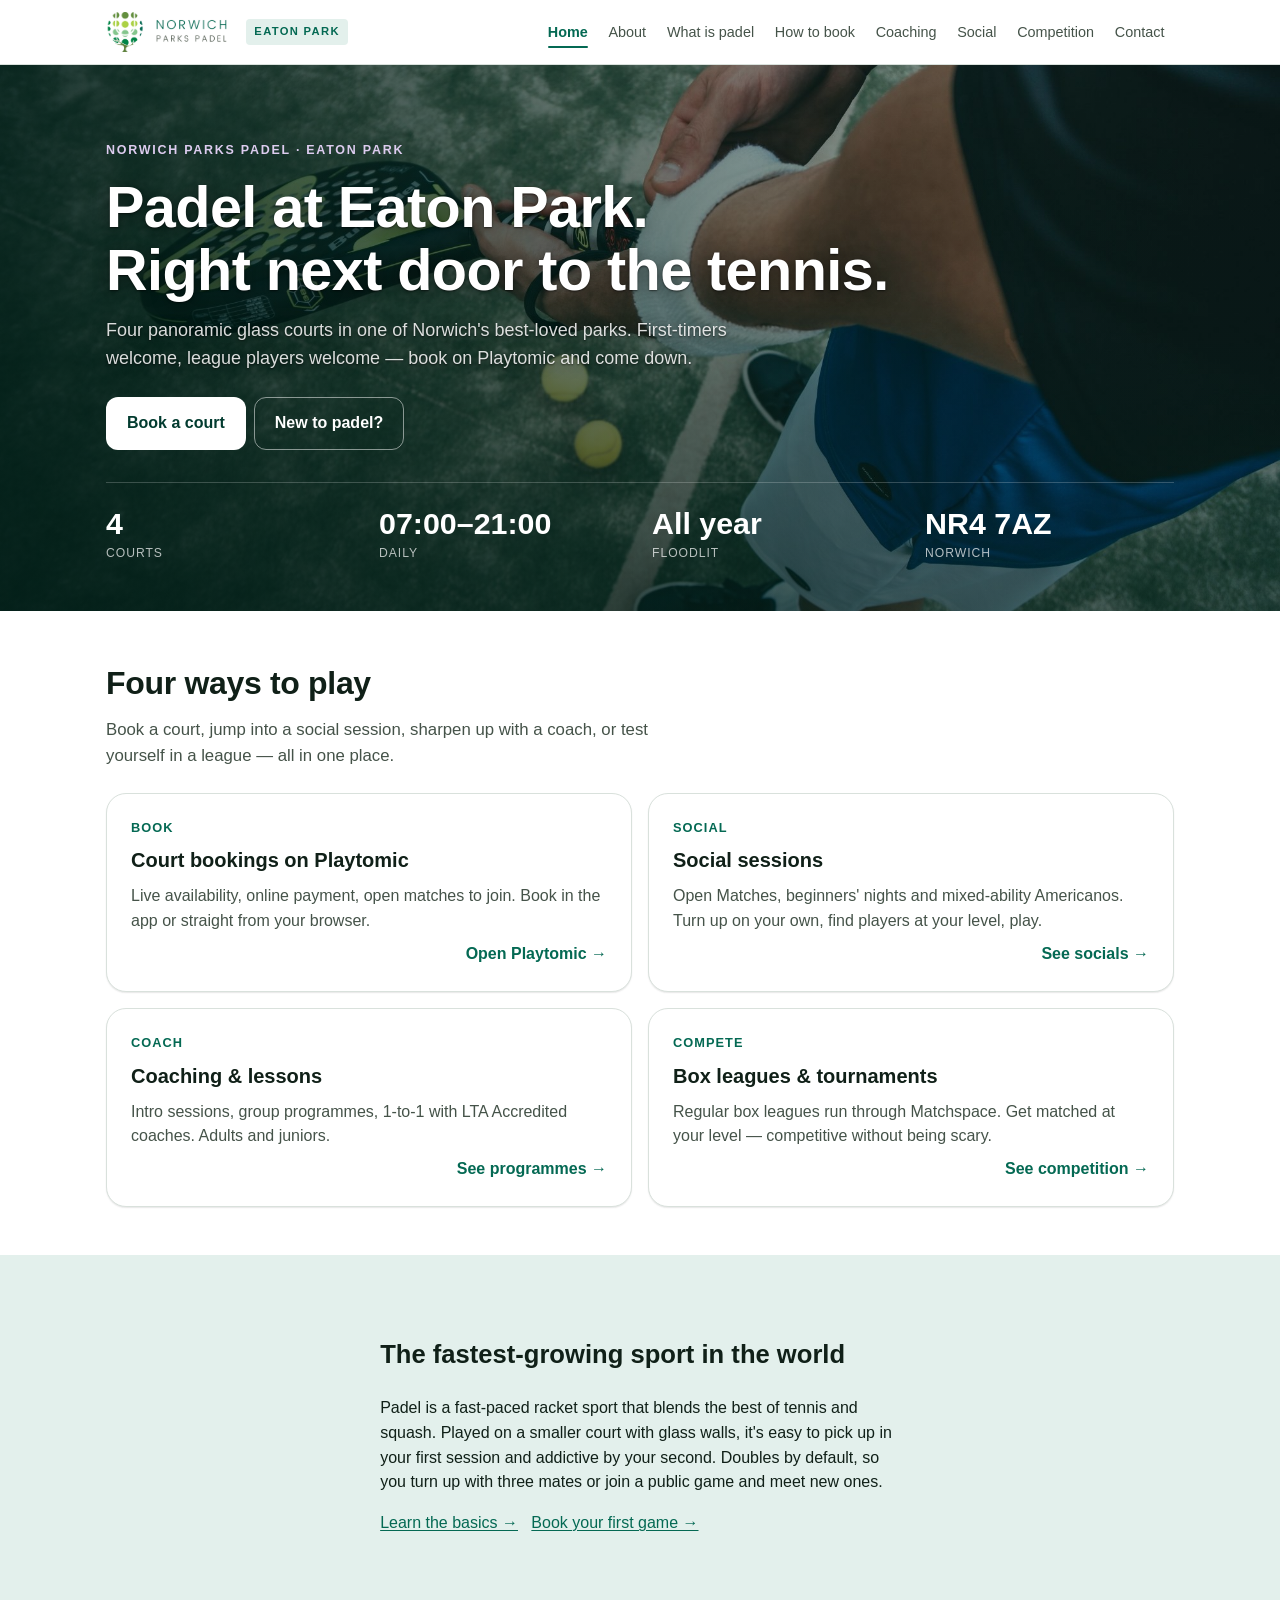
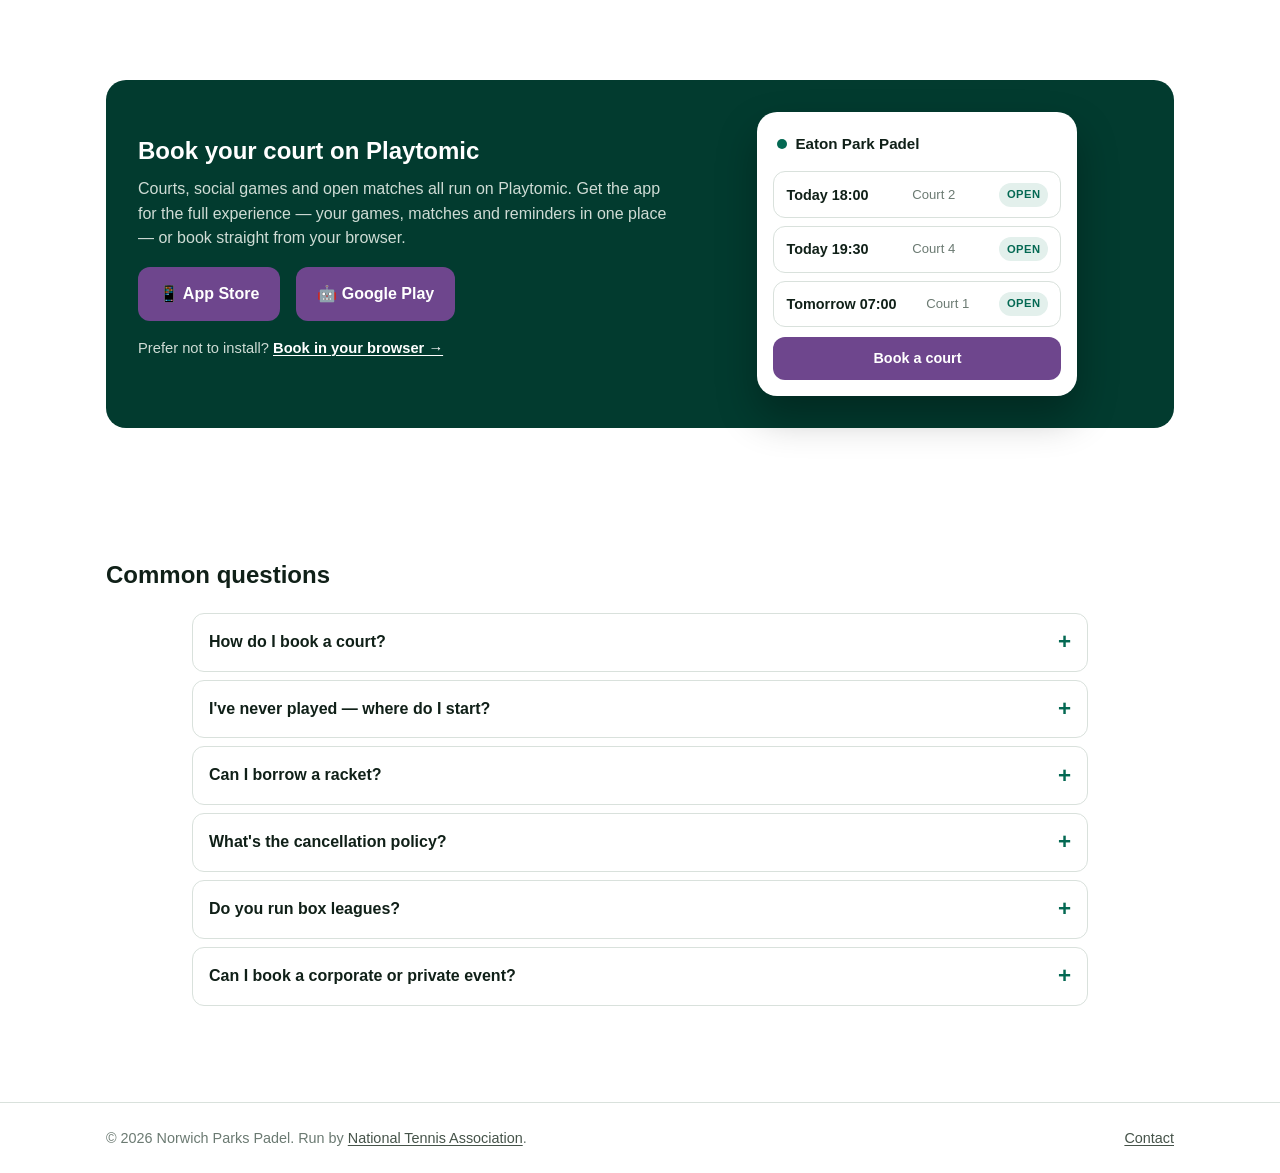
==== index.html @ febd452f "Replace social walk-on tile with Open Matches Walk-on / public sessions isn't a real offering. Repla" ====
<!doctype html>
<html lang="en-GB">
<head>
  <meta charset="utf-8" />
  <meta name="viewport" content="width=device-width, initial-scale=1" />
  <title>Eaton Park Padel — Norwich</title>
  <meta name="description" content="Padel at Eaton Park, Norwich. Book a court on Playtomic, take coaching, join socials, enter box leagues." />
  <link rel="canonical" href="https://eatonparkpadel.org.uk/" />
  <meta property="og:type" content="website" />
  <meta property="og:site_name" content="Norwich Parks Padel — Eaton Park" />
  <meta property="og:title" content="Eaton Park Padel — Norwich" />
  <meta property="og:description" content="Padel at Eaton Park, Norwich. Book a court on Playtomic, take coaching, join socials, enter box leagues." />
  <meta property="og:url" content="https://eatonparkpadel.org.uk/" />
  <meta property="og:image" content="https://eatonparkpadel.org.uk/images/og-image.jpg" />
  <meta property="og:image:width" content="1200" />
  <meta property="og:image:height" content="630" />
  <meta property="og:image:alt" content="Norwich Parks Padel at Eaton Park" />
  <meta name="twitter:card" content="summary_large_image" />
  <meta name="twitter:title" content="Eaton Park Padel — Norwich" />
  <meta name="twitter:description" content="Padel at Eaton Park, Norwich. Book a court on Playtomic, take coaching, join socials, enter box leagues." />
  <meta name="twitter:image" content="https://eatonparkpadel.org.uk/images/og-image.jpg" />
  <link rel="icon" href="/favicon-2.ico" />
  <link rel="stylesheet" href="/css/styles.css" />
</head>
<body>
  <a href="#main" class="sr-only">Skip to content</a>

  <header class="site-header">
    <div class="container site-header__inner">
      <a class="brand" href="/" aria-label="Norwich Parks Padel — Eaton Park">
        <img class="brand__logo" src="/images/logo/norwich-parks-padel-horizontal.png" srcset="/images/logo/norwich-parks-padel-horizontal.png 1x, /images/logo/norwich-parks-padel-horizontal@2x.png 2x" alt="Norwich Parks Padel" width="200" height="62" />
        <span class="brand__venue">Eaton Park</span>
      </a>
      <button class="nav-toggle" aria-controls="primary-nav" aria-expanded="false" aria-label="Open menu">
        <svg viewBox="0 0 24 24" aria-hidden="true" focusable="false"><path fill="currentColor" d="M3 6h18v2H3zM3 11h18v2H3zM3 16h18v2H3z"/></svg>
      </button>
      <nav id="primary-nav" class="nav" data-open="false" aria-label="Primary">
        <ul>
          <li><a href="/" aria-current="page">Home</a></li>
          <li><a href="/about.html">About</a></li>
          <li><a href="/what-is-padel.html">What is padel</a></li>
          <li><a href="/how-to-book.html">How to book</a></li>
          <li><a href="/coaching.html">Coaching</a></li>
          <li><a href="/social.html">Social</a></li>
          <li><a href="/competition.html">Competition</a></li>
          <li><a href="/contact.html">Contact</a></li>
        </ul>
      </nav>
    </div>
  </header>

  <main id="main">
    <section class="hero hero--home">
      <img class="hero__photo" src="/images/hero/home.jpg" alt="" onerror="this.remove()" />
      <div class="container hero__inner">
        <p class="hero__eyebrow">Norwich Parks Padel · Eaton Park</p>
        <h1>Padel at Eaton Park.<br />Right next door to the tennis.</h1>
        <p class="lede">Four panoramic glass courts in one of Norwich's best-loved parks. First-timers welcome, league players welcome — book on Playtomic and come down.</p>
        <div class="hero__cta">
          <a class="btn btn--primary" href="https://playtomic.com/clubs/eaton-park-padel" target="_blank" rel="noopener">Book a court</a>
          <a class="btn btn--ghost" href="/what-is-padel.html">New to padel?</a>
        </div>
        <ul class="hero__stats" aria-label="At a glance">
          <li><span class="hero__stat-num">4</span><span class="hero__stat-label">Courts</span></li>
          <li><span class="hero__stat-num">07:00–21:00</span><span class="hero__stat-label">Daily</span></li>
          <li><span class="hero__stat-num">All year</span><span class="hero__stat-label">Floodlit</span></li>
          <li><span class="hero__stat-num">NR4 7AZ</span><span class="hero__stat-label">Norwich</span></li>
        </ul>
      </div>
    </section>

    <section class="section">
      <div class="container">
        <div class="section__head">
          <h2 class="section__title">Four ways to play</h2>
          <p class="section__sub">Book a court, jump into a social session, sharpen up with a coach, or test yourself in a league — all in one place.</p>
        </div>
        <div class="cards">

          <a class="card" href="https://playtomic.com/clubs/eaton-park-padel" target="_blank" rel="noopener">
            <span class="card__eyebrow">Book</span>
            <h3>Court bookings on Playtomic</h3>
            <p>Live availability, online payment, open matches to join. Book in the app or straight from your browser.</p>
            <span class="card__arrow" aria-hidden="true">Open Playtomic →</span>
          </a>

          <a class="card" href="/social.html">
            <span class="card__eyebrow">Social</span>
            <h3>Social sessions</h3>
            <p>Open Matches, beginners' nights and mixed-ability Americanos. Turn up on your own, find players at your level, play.</p>
            <span class="card__arrow" aria-hidden="true">See socials →</span>
          </a>

          <a class="card" href="/coaching.html">
            <span class="card__eyebrow">Coach</span>
            <h3>Coaching &amp; lessons</h3>
            <p>Intro sessions, group programmes, 1-to-1 with LTA Accredited coaches. Adults and juniors.</p>
            <span class="card__arrow" aria-hidden="true">See programmes →</span>
          </a>

          <a class="card" href="/competition.html">
            <span class="card__eyebrow">Compete</span>
            <h3>Box leagues &amp; tournaments</h3>
            <p>Regular box leagues run through Matchspace. Get matched at your level — competitive without being scary.</p>
            <span class="card__arrow" aria-hidden="true">See competition →</span>
          </a>

        </div>
      </div>
    </section>

    <section class="section section--soft">
      <div class="container prose">
        <h2>The fastest-growing sport in the world</h2>
        <p>Padel is a fast-paced racket sport that blends the best of tennis and squash. Played on a smaller court with glass walls, it's easy to pick up in your first session and addictive by your second. Doubles by default, so you turn up with three mates or join a public game and meet new ones.</p>
        <p><a href="/what-is-padel.html">Learn the basics →</a> &nbsp; <a href="/how-to-book.html">Book your first game →</a></p>
      </div>
    </section>

    <section class="section">
      <div class="container">
        <div class="cta-banner">
          <div>
            <h2>Book your court on Playtomic</h2>
            <p>Courts, social games and open matches all run on Playtomic. Get the app for the full experience — your games, matches and reminders in one place — or book straight from your browser.</p>
            <div class="booking">
              <div class="app-links">
                <a class="btn btn--primary" href="https://apps.apple.com/gb/app/playtomic-play-padel/id1242321076" target="_blank" rel="noopener">📱 App Store</a>
                <a class="btn btn--primary" href="https://play.google.com/store/apps/details?id=com.playtomic" target="_blank" rel="noopener">🤖 Google Play</a>
              </div>
              <p class="booking__alt">Prefer not to install? <a href="https://playtomic.com/clubs/eaton-park-padel" target="_blank" rel="noopener">Book in your browser →</a></p>
            </div>
          </div>
          <div class="cta-banner__visual" aria-hidden="true">
            <div class="app-mock">
              <div class="app-mock__head">Eaton Park Padel</div>
              <div class="app-mock__slot"><span class="app-mock__time">Today 18:00</span><span class="app-mock__court">Court 2</span><span class="app-mock__tag">Open</span></div>
              <div class="app-mock__slot"><span class="app-mock__time">Today 19:30</span><span class="app-mock__court">Court 4</span><span class="app-mock__tag">Open</span></div>
              <div class="app-mock__slot"><span class="app-mock__time">Tomorrow 07:00</span><span class="app-mock__court">Court 1</span><span class="app-mock__tag">Open</span></div>
              <div class="app-mock__book">Book a court</div>
            </div>
          </div>
        </div>
      </div>
    </section>

    <section class="section">
      <div class="container">
        <h2 style="margin-top:0;">Common questions</h2>
        <div class="faqs">
          <details>
            <summary>How do I book a court?</summary>
            <div><p>Court bookings go through Playtomic — in the app or straight from your browser. Search for Eaton Park Padel and pick a slot. Full walk-through on the <a href="/how-to-book.html">How to book</a> page.</p></div>
          </details>
          <details>
            <summary>I've never played — where do I start?</summary>
            <div><p>Book onto an Intro to Padel session — they run weekly and are designed for absolute beginners. See <a href="/coaching.html">Coaching</a> for upcoming dates.</p></div>
          </details>
          <details>
            <summary>Can I borrow a racket?</summary>
            <div><p>Yes — to get you started, request a free racket and balls on our <a href="https://forms.cloud.microsoft/e/B7mN08yMYt" target="_blank" rel="noopener">racket request form</a> at least 24 hours before you play. A self-service hire locker is coming to the courts this summer.</p></div>
          </details>
          <details>
            <summary>What's the cancellation policy?</summary>
            <div><p>Cancel through Playtomic more than 24 hours before your game for a full refund.</p></div>
          </details>
          <details>
            <summary>Do you run box leagues?</summary>
            <div><p>Yes — monthly box leagues run through Matchspace. See the <a href="/competition.html">Competition</a> page.</p></div>
          </details>
          <details>
            <summary>Can I book a corporate or private event?</summary>
            <div><p>Yes — drop us a line via the <a href="/contact.html">Contact</a> page and we'll set it up.</p></div>
          </details>
        </div>
      </div>
    </section>
  </main>

  <footer class="site-footer">
    <div class="container site-footer__inner">
      <span>&copy; <span data-year>2026</span> Norwich Parks Padel. Run by <a href="https://nationaltennis.org.uk" rel="noopener">National Tennis Association</a>.</span>
      <span><a href="/contact.html">Contact</a></span>
    </div>
  </footer>

  <script src="/js/main.js" defer></script>
</body>
</html>
---- css/styles.css ----
/* Eaton Park Padel — base stylesheet
   Mobile-first. Single sheet. Placeholder palette pending brand notes. */

/* ---------- Tokens (brand confirmed 04/06/2026) ---------- */
:root {
  /* Brand */
  --c-accent: #046953;          /* primary green */
  --c-accent-dark: #023b2f;     /* deepened for hover / dark sections */
  --c-accent-soft: #e3f0ec;     /* very light tint for backgrounds */
  --c-accent-ink: #ffffff;
  --c-highlight: #6e468d;       /* sub colour purple — accents, CTAs */
  --c-highlight-dark: #4d3063;
  --c-highlight-soft: #efe8f5;

  /* Neutrals */
  --c-bg: #ffffff;
  --c-ink: #102018;
  --c-ink-soft: #455349;
  --c-border: #d9e1dc;
  --c-muted: #6b7a72;
  --c-ink-bg: #023b2f;          /* dark section background — deep brand green */

  --f-sans: -apple-system, BlinkMacSystemFont, "Segoe UI", Roboto, Helvetica, Arial, sans-serif;
  --f-display: var(--f-sans);

  --r-sm: 6px;
  --r-md: 12px;
  --r-lg: 20px;

  --sp-1: 0.5rem;
  --sp-2: 1rem;
  --sp-3: 1.5rem;
  --sp-4: 2rem;
  --sp-5: 3rem;
  --sp-6: 4.5rem;

  --w-readable: 62ch;
  --w-page: 1100px;

  --shadow-sm: 0 1px 2px rgba(0,0,0,0.06), 0 1px 1px rgba(0,0,0,0.04);
  --shadow-md: 0 6px 18px rgba(0,0,0,0.08);

  --t-fast: 120ms ease;
}

/* ---------- Reset-ish ---------- */
*, *::before, *::after { box-sizing: border-box; }
html { -webkit-text-size-adjust: 100%; }
body {
  margin: 0;
  font-family: var(--f-sans);
  font-size: 1rem;
  line-height: 1.55;
  color: var(--c-ink);
  background: var(--c-bg);
  -webkit-font-smoothing: antialiased;
}
img, svg { display: block; max-width: 100%; height: auto; }
a { color: var(--c-accent); text-decoration-thickness: 1px; text-underline-offset: 2px; }
a:hover { text-decoration: none; }
button { font: inherit; cursor: pointer; }
:focus-visible { outline: 3px solid var(--c-accent); outline-offset: 2px; }

/* ---------- Layout ---------- */
.container {
  width: 100%;
  max-width: var(--w-page);
  margin: 0 auto;
  padding-inline: var(--sp-2);
}
.section { padding-block: var(--sp-5); }
.section--tight { padding-block: var(--sp-4); }

/* ---------- Header / Nav ---------- */
.site-header {
  position: sticky;
  top: 0;
  z-index: 10;
  background: #fff;
  border-bottom: 1px solid var(--c-border);
}
.site-header__inner {
  display: flex;
  align-items: center;
  justify-content: space-between;
  gap: var(--sp-2);
  padding-block: var(--sp-1);
}
.brand {
  display: inline-flex;
  align-items: center;
  gap: 0.65rem;
  color: var(--c-ink);
  text-decoration: none;
  padding: 0.25rem 0;
}
.brand__logo {
  display: block;
  height: 40px;
  width: auto;
}
.brand__venue {
  font-size: 0.7rem;
  font-weight: 700;
  letter-spacing: 0.12em;
  text-transform: uppercase;
  color: var(--c-accent);
  background: var(--c-accent-soft);
  padding: 0.25rem 0.5rem;
  border-radius: 4px;
  white-space: nowrap;
}
@media (max-width: 480px) {
  .brand__logo { height: 32px; }
  .brand__venue { display: none; }
}

.nav-toggle {
  display: inline-flex;
  align-items: center;
  justify-content: center;
  width: 44px;
  height: 44px;
  border: 1px solid var(--c-border);
  background: #fff;
  border-radius: var(--r-sm);
  color: var(--c-ink);
}
.nav-toggle svg { width: 22px; height: 22px; }

.nav {
  display: none;
  position: absolute;
  inset: 100% 0 auto 0;
  background: #fff;
  border-bottom: 1px solid var(--c-border);
  box-shadow: var(--shadow-md);
}
.nav[data-open="true"] { display: block; }
.nav ul {
  list-style: none;
  margin: 0;
  padding: var(--sp-2);
  display: grid;
  gap: 2px;
}
.nav a {
  display: block;
  padding: 0.75rem var(--sp-2);
  border-radius: var(--r-sm);
  text-decoration: none;
  color: var(--c-ink);
  font-weight: 500;
  white-space: nowrap;
}
.nav a:hover, .nav a[aria-current="page"] {
  background: var(--c-accent-soft);
  color: var(--c-ink);
}

/* ---------- Hero ---------- */
.hero {
  padding-block: var(--sp-5) var(--sp-4);
  background:
    radial-gradient(1200px 400px at 30% -10%, var(--c-accent-soft), transparent 60%),
    var(--c-bg);
}
.hero h1 {
  font-family: var(--f-display);
  font-size: clamp(2rem, 6vw, 3.25rem);
  line-height: 1.08;
  margin: 0 0 var(--sp-2);
  letter-spacing: -0.01em;
  overflow-wrap: break-word;
}
.hero p.lede {
  font-size: 1.125rem;
  color: var(--c-ink-soft);
  max-width: var(--w-readable);
  margin: 0 0 var(--sp-3);
}
.hero__cta {
  display: flex;
  flex-wrap: wrap;
  gap: var(--sp-1);
}

/* ---------- Hero: home (graphic / brand-led) ---------- */
.hero--home {
  position: relative;
  isolation: isolate;
  overflow: hidden;
  padding-block: var(--sp-6) var(--sp-5);
  color: #fff;
  background:
    radial-gradient(900px 520px at 88% -25%, rgba(110,70,141,0.55), transparent 60%),
    linear-gradient(135deg, var(--c-accent-dark) 0%, #045a47 48%, var(--c-highlight-dark) 135%);
}
.hero--home .hero__inner { position: relative; z-index: 1; }
.hero--home h1 {
  color: #fff;
  font-size: clamp(1.9rem, 5.6vw, 3.6rem);
}
.hero--home p.lede { color: rgba(255,255,255,0.85); }
.hero__eyebrow {
  display: inline-block;
  margin: 0 0 var(--sp-2);
  font-size: 0.78rem;
  font-weight: 700;
  letter-spacing: 0.14em;
  text-transform: uppercase;
  color: #ddccef;
}
.hero--home .btn--primary { background: #fff; color: var(--c-accent-dark); }
.hero--home .btn--primary:hover { background: #eef2f0; }
.hero--home .btn--ghost { color: #fff; border-color: rgba(255,255,255,0.5); }
.hero--home .btn--ghost:hover { background: rgba(255,255,255,0.12); }

/* Stats woven into the hero */
.hero__stats {
  list-style: none;
  margin: var(--sp-4) 0 0;
  padding: var(--sp-3) 0 0;
  display: grid;
  grid-template-columns: repeat(2, 1fr);
  gap: var(--sp-2);
  border-top: 1px solid rgba(255,255,255,0.2);
}
.hero__stats li { text-align: left; }
.hero__stat-num {
  display: block;
  font-size: clamp(1.4rem, 4vw, 1.9rem);
  font-weight: 700;
  line-height: 1.1;
  color: #fff;
}
.hero__stat-label {
  display: block;
  margin-top: 0.2rem;
  font-size: 0.76rem;
  letter-spacing: 0.08em;
  text-transform: uppercase;
  color: rgba(255,255,255,0.7);
}
@media (min-width: 640px) {
  .hero__stats { grid-template-columns: repeat(4, 1fr); gap: var(--sp-3); }
}

/* ---------- Hero photos (home + inner) ---------- */
/* A photo dropped into /images/hero/<page>.jpg sits behind a brand-colour
   wash so the white hero text stays legible. If the file is missing the
   <img> removes itself (onerror) and the gradient/dark fallback shows. */
.hero__photo {
  position: absolute;
  inset: 0;
  z-index: 0;
  width: 100%;
  height: 100%;
  object-fit: cover;
}

/* Home: directional scrim — dark where the text sits (bottom-left),
   letting the photo show through the rest. */
.hero--home::after {
  content: "";
  position: absolute;
  inset: 0;
  z-index: 0;
  background:
    linear-gradient(90deg, rgba(1,28,22,0.82) 0%, rgba(1,28,22,0.52) 46%, rgba(1,28,22,0.28) 78%, rgba(1,28,22,0.18) 100%),
    linear-gradient(0deg, rgba(1,28,22,0.48) 0%, rgba(1,28,22,0.10) 52%, transparent 100%);
}

/* Inner heroes: a proper photo band. Scrim only on the left, behind
   the heading, so the photo reads on the right. */
.hero--inner {
  position: relative;
  isolation: isolate;
  overflow: hidden;
  color: #fff;
  background: var(--c-accent-dark);
  min-height: 220px;
  display: flex;
  align-items: center;
}
.hero--inner > .container { position: relative; z-index: 1; }
.hero--inner::after {
  content: "";
  position: absolute;
  inset: 0;
  z-index: 0;
  background:
    linear-gradient(90deg, rgba(1,28,22,0.90) 0%, rgba(1,28,22,0.70) 40%, rgba(1,28,22,0.40) 72%, rgba(1,28,22,0.20) 100%),
    linear-gradient(0deg, rgba(1,28,22,0.42) 0%, rgba(1,28,22,0.08) 55%, transparent 100%);
}
@media (min-width: 720px) {
  .hero--inner { min-height: 300px; }
}
.hero--inner h1 { color: #fff; }
.hero--inner p.lede { color: #fff; max-width: 36ch; }
.hero--inner .eyebrow { color: #ddccef; }

/* Legibility insurance for hero text over bright patches of photo */
.hero--home h1, .hero--home p.lede,
.hero--inner h1, .hero--inner p.lede {
  text-shadow: 0 1px 2px rgba(0,0,0,0.55), 0 2px 16px rgba(0,0,0,0.40);
}

/* On narrow screens text spans the full width, so the left-anchored
   scrim isn't enough — use a more even veil for legibility. */
@media (max-width: 640px) {
  .hero--inner p.lede { max-width: none; }
  .hero--home::after,
  .hero--inner::after {
    background:
      linear-gradient(180deg, rgba(1,28,22,0.50) 0%, rgba(1,28,22,0.58) 55%, rgba(1,28,22,0.68) 100%);
  }
}
.hero--inner .btn--ghost { color: #fff; border-color: rgba(255,255,255,0.5); }
.hero--inner .btn--ghost:hover { background: rgba(255,255,255,0.12); }

/* ---------- CTA banner photo ---------- */
.cta-banner__img {
  position: relative;
  aspect-ratio: 4 / 3;
  border-radius: var(--r-md);
  overflow: hidden;
  background: rgba(255,255,255,0.06);
  display: flex;
  align-items: center;
  justify-content: center;
  text-align: center;
  color: rgba(255,255,255,0.45);
  font-size: 0.85rem;
}
.cta-banner__img img {
  position: absolute;
  inset: 0;
  width: 100%;
  height: 100%;
  object-fit: cover;
  display: block;
}

/* ---------- Section heads & rhythm ---------- */
.section--soft { background: var(--c-accent-soft); }
.section__head { max-width: var(--w-readable); margin-bottom: var(--sp-3); }
.section__title { margin: 0; font-size: clamp(1.5rem, 3.2vw, 2rem); letter-spacing: -0.01em; }
.section__sub { margin: var(--sp-1) 0 0; color: var(--c-ink-soft); font-size: 1.05rem; }

/* ---------- Buttons ---------- */
.btn {
  display: inline-flex;
  align-items: center;
  gap: 0.5rem;
  padding: 0.85rem 1.25rem;
  border-radius: var(--r-md);
  font-weight: 600;
  text-decoration: none;
  border: 1px solid transparent;
  transition: transform var(--t-fast), background var(--t-fast);
}
.btn--primary { background: var(--c-accent); color: var(--c-accent-ink); }
.btn--primary:hover { transform: translateY(-1px); }
.btn--ghost { background: transparent; color: var(--c-ink); border-color: var(--c-border); }
.btn--ghost:hover { background: var(--c-accent-soft); }

/* ---------- Outbound cards (the four destinations) ---------- */
.cards {
  display: grid;
  gap: var(--sp-2);
  grid-template-columns: 1fr;
}
.card {
  display: flex;
  flex-direction: column;
  gap: var(--sp-1);
  padding: var(--sp-3);
  background: #fff;
  border: 1px solid var(--c-border);
  border-radius: var(--r-lg);
  text-decoration: none;
  color: inherit;
  box-shadow: var(--shadow-sm);
  transition: transform var(--t-fast), box-shadow var(--t-fast), border-color var(--t-fast);
}
.card:hover {
  transform: translateY(-2px);
  box-shadow: var(--shadow-md);
  border-color: var(--c-accent);
}
.card__eyebrow {
  font-size: 0.8rem;
  font-weight: 600;
  letter-spacing: 0.08em;
  text-transform: uppercase;
  color: var(--c-accent);
}
.card h3 {
  margin: 0;
  font-size: 1.25rem;
}
.card p { margin: 0; color: var(--c-ink-soft); }
.card__arrow {
  margin-top: auto;
  align-self: flex-end;
  font-weight: 600;
  color: var(--c-accent);
}

/* ---------- Generic prose ---------- */
.prose { max-width: var(--w-readable); }
.prose h2 { margin-top: var(--sp-4); font-size: 1.6rem; }
.prose h3 { margin-top: var(--sp-3); font-size: 1.2rem; }
.prose ul { padding-left: 1.25rem; }
.prose ul li { margin-bottom: 0.35rem; }

/* ---------- Forms ---------- */
.form {
  display: grid;
  gap: var(--sp-2);
  max-width: 36rem;
}
.field { display: grid; gap: 0.35rem; }
.field label { font-weight: 600; font-size: 0.95rem; }
.field input,
.field textarea {
  font: inherit;
  padding: 0.7rem 0.85rem;
  border: 1px solid var(--c-border);
  border-radius: var(--r-sm);
  background: #fff;
}
.field input:focus,
.field textarea:focus {
  border-color: var(--c-accent);
  outline: 2px solid var(--c-accent-soft);
}
.field textarea { min-height: 8rem; resize: vertical; }

/* ---------- Info grid (find us) ---------- */
.info-grid {
  display: grid;
  gap: var(--sp-3);
  grid-template-columns: 1fr;
}
.info-grid h3 { margin: 0 0 var(--sp-1); font-size: 1.05rem; }
.info-grid p { margin: 0; color: var(--c-ink-soft); }

.map-frame {
  width: 100%;
  aspect-ratio: 16 / 10;
  border: 0;
  border-radius: var(--r-md);
  background: var(--c-accent-soft);
}

/* ---------- Placeholder banner ---------- */
.placeholder-note {
  font-size: 0.85rem;
  color: var(--c-muted);
  background: #fff8e1;
  border: 1px dashed #e6c34a;
  padding: 0.5rem 0.75rem;
  border-radius: var(--r-sm);
  margin-block: var(--sp-2);
}

/* ---------- Footer ---------- */
.site-footer {
  margin-top: var(--sp-5);
  padding-block: var(--sp-3);
  border-top: 1px solid var(--c-border);
  color: var(--c-muted);
  font-size: 0.9rem;
}
.site-footer__inner {
  display: flex;
  flex-wrap: wrap;
  gap: var(--sp-2);
  justify-content: space-between;
  align-items: center;
}
.site-footer a { color: var(--c-ink-soft); }

/* ---------- Responsive ---------- */
@media (min-width: 640px) {
  .cards { grid-template-columns: repeat(2, 1fr); }
  .info-grid { grid-template-columns: repeat(2, 1fr); }
}

@media (min-width: 900px) {
  .nav-toggle { display: none; }
  .nav {
    display: block;
    position: static;
    background: transparent;
    border: 0;
    box-shadow: none;
  }
  .nav ul {
    display: flex;
    align-items: center;
    gap: 0.1rem;
    padding: 0;
  }
  .nav a {
    padding: 0.5rem 0.6rem;
    font-size: 0.9rem;
    color: var(--c-ink-soft);
    position: relative;
  }
  .nav a:hover {
    background: transparent;
    color: var(--c-accent);
  }
  .nav a[aria-current="page"] {
    background: transparent;
    color: var(--c-accent);
    font-weight: 600;
  }
  .nav a[aria-current="page"]::after {
    content: "";
    position: absolute;
    left: 0.6rem;
    right: 0.6rem;
    bottom: 0.22rem;
    height: 2px;
    border-radius: 2px;
    background: var(--c-accent);
  }
  .cards { grid-template-columns: repeat(2, 1fr); }
  .info-grid { grid-template-columns: repeat(3, 1fr); }
}

@media (prefers-reduced-motion: reduce) {
  * { transition: none !important; }
}

/* ---------- Stats strip ---------- */
.stats {
  display: grid;
  gap: var(--sp-2);
  grid-template-columns: repeat(2, 1fr);
  padding-block: var(--sp-3);
  border-top: 1px solid var(--c-border);
  border-bottom: 1px solid var(--c-border);
}
.stats__item { text-align: center; }
.stats__num {
  display: block;
  font-size: clamp(1.8rem, 4vw, 2.4rem);
  font-weight: 700;
  color: var(--c-accent-dark);
  line-height: 1;
}
.stats__label {
  display: block;
  margin-top: 0.25rem;
  font-size: 0.85rem;
  letter-spacing: 0.08em;
  text-transform: uppercase;
  color: var(--c-muted);
}
@media (min-width: 640px) {
  .stats { grid-template-columns: repeat(4, 1fr); }
}

/* ---------- Tabs ---------- */
.tabs { margin-top: var(--sp-3); }
.tabs__list {
  display: flex;
  flex-wrap: wrap;
  gap: 0.25rem;
  list-style: none;
  margin: 0 0 var(--sp-3);
  padding: 0;
  border-bottom: 1px solid var(--c-border);
}
.tabs__list [role="tab"] {
  border: 0;
  background: transparent;
  padding: 0.7rem 1rem;
  font-weight: 600;
  color: var(--c-ink-soft);
  border-bottom: 3px solid transparent;
  margin-bottom: -1px;
  cursor: pointer;
}
.tabs__list [role="tab"][aria-selected="true"] {
  color: var(--c-accent-dark);
  border-bottom-color: var(--c-accent);
}
.tabs__list [role="tab"]:hover { color: var(--c-ink); }
[role="tabpanel"] { display: none; }
[role="tabpanel"].is-active { display: block; }

/* ---------- Steps (numbered guide) ---------- */
.steps {
  display: grid;
  gap: var(--sp-3);
  grid-template-columns: 1fr;
}
.step {
  display: flex;
  flex-direction: column;
  gap: var(--sp-2);
  padding: var(--sp-2);
  background: #fff;
  border: 1px solid var(--c-border);
  border-radius: var(--r-lg);
}
.step__num {
  display: inline-block;
  font-size: 0.75rem;
  font-weight: 700;
  letter-spacing: 0.1em;
  text-transform: uppercase;
  color: var(--c-accent);
}
.step h3 { margin: 0; font-size: 1.05rem; }
.step p { margin: 0; color: var(--c-ink-soft); }
.step__img {
  width: 100%;
  margin-top: auto;
  background: var(--c-accent-soft);
  border-radius: var(--r-md);
  display: flex;
  align-items: center;
  justify-content: center;
  padding: var(--sp-3);
  overflow: hidden;
}
.step__img img {
  width: auto;
  max-width: 100%;
  height: auto;
  max-height: 460px;
  display: block;
  filter: drop-shadow(0 8px 18px rgba(2, 59, 47, 0.28));
}
@media (min-width: 640px) {
  .steps { grid-template-columns: repeat(2, 1fr); }
}
@media (min-width: 900px) {
  .steps { grid-template-columns: repeat(3, 1fr); }
}

/* ---------- Join code + app links (box leagues) ---------- */
.section__sub + .steps,
.section__sub + .cards { margin-top: var(--sp-4); }
.steps + .prose { margin-top: var(--sp-4); }
.app-logo {
  display: block;
  width: 200px;
  max-width: 70%;
  height: auto;
}
.app-links {
  display: flex;
  flex-wrap: wrap;
  gap: var(--sp-2);
}
.booking { display: flex; flex-direction: column; gap: var(--sp-2); align-items: flex-start; }
.booking__alt { margin: 0; font-size: 0.92rem; color: var(--c-muted); }
.booking__alt a { color: var(--c-accent-dark); font-weight: 600; }
/* On the dark green CTA banner the store buttons stay white; lighten the web-fallback note */
.cta-banner .booking__alt { color: #cfdcd5; }
.cta-banner .booking__alt a { color: #fff; }
/* On dark hero photos */
.hero--inner .booking__alt { color: rgba(255,255,255,0.9); }
.hero--inner .booking__alt a { color: #fff; }
.joincode {
  display: flex;
  flex-wrap: wrap;
  align-items: center;
  gap: var(--sp-1) var(--sp-2);
  padding: var(--sp-2);
  background: var(--c-highlight-soft);
  border: 1px solid var(--c-highlight);
  border-radius: var(--r-md);
}
.joincode__label {
  font-size: 0.8rem;
  font-weight: 700;
  letter-spacing: 0.08em;
  text-transform: uppercase;
  color: var(--c-highlight-dark);
}
.joincode__value {
  font-family: ui-monospace, SFMono-Regular, Menlo, Consolas, monospace;
  font-size: 1.25rem;
  font-weight: 700;
  letter-spacing: 0.12em;
  color: var(--c-ink);
}
.keypoints {
  margin: 0;
  padding: 0;
  list-style: none;
  display: grid;
  gap: var(--sp-1);
}
.keypoints li { color: var(--c-ink-soft); }
.keypoints strong { color: var(--c-ink); font-weight: 700; }

/* ---------- Feature image block (gear / rules) ---------- */
.feature-grid {
  display: grid;
  gap: var(--sp-3);
  grid-template-columns: 1fr;
}
.feature {
  display: grid;
  gap: var(--sp-1);
}
.feature__img {
  position: relative;
  width: 100%;
  aspect-ratio: 4 / 3;
  background: var(--c-accent-soft);
  border-radius: var(--r-md);
  display: flex;
  align-items: center;
  justify-content: center;
  text-align: center;
  color: var(--c-muted);
  font-size: 0.85rem;
  overflow: hidden;
}
/* Image sits on top of the placeholder caption, covering it when present.
   If the file is missing the img hides (onerror) and the caption shows. */
.feature__img img { position: absolute; inset: 0; width: 100%; height: 100%; object-fit: cover; border-radius: var(--r-md); }
.feature h3 { margin: 0; font-size: 1.05rem; }
.feature p { margin: 0; color: var(--c-ink-soft); }
@media (min-width: 640px) {
  .feature-grid { grid-template-columns: repeat(3, 1fr); }
}

/* ---------- Playtomic CTA banner ---------- */
.cta-banner {
  display: grid;
  gap: var(--sp-2);
  grid-template-columns: 1fr;
  background: var(--c-ink-bg);
  color: #fff;
  padding: var(--sp-4);
  border-radius: var(--r-lg);
  margin-block: var(--sp-4);
  align-items: center;
}
.cta-banner h2 {
  margin: 0 0 var(--sp-1);
  color: #fff;
  font-size: 1.5rem;
}
.cta-banner p { margin: 0 0 var(--sp-2); color: #cfdcd5; }
.cta-banner .btn--primary {
  background: var(--c-highlight);
  color: #fff;
  font-weight: 700;
}
.cta-banner__visual { display: flex; justify-content: center; }
.app-mock {
  width: 100%;
  max-width: 320px;
  background: #fff;
  color: var(--c-ink);
  border-radius: var(--r-lg);
  padding: var(--sp-2);
  box-shadow: 0 20px 40px rgba(0,0,0,0.30);
}
.app-mock__head {
  display: flex;
  align-items: center;
  gap: 0.5rem;
  padding: 0.25rem 0.25rem var(--sp-1);
  font-weight: 700;
  font-size: 0.95rem;
}
.app-mock__head::before {
  content: "";
  width: 10px; height: 10px;
  border-radius: 50%;
  background: var(--c-accent);
}
.app-mock__slot {
  display: flex;
  align-items: center;
  justify-content: space-between;
  gap: 0.5rem;
  margin-top: 0.5rem;
  padding: 0.65rem 0.75rem;
  border: 1px solid var(--c-border);
  border-radius: var(--r-md);
  font-size: 0.9rem;
}
.app-mock__time { font-weight: 600; }
.app-mock__court { color: var(--c-muted); font-size: 0.82rem; }
.app-mock__tag {
  font-size: 0.7rem;
  font-weight: 700;
  letter-spacing: 0.04em;
  text-transform: uppercase;
  color: var(--c-accent);
  background: var(--c-accent-soft);
  padding: 0.2rem 0.5rem;
  border-radius: 999px;
}
.app-mock__book {
  margin-top: 0.6rem;
  text-align: center;
  background: var(--c-highlight);
  color: #fff;
  font-weight: 700;
  padding: 0.65rem;
  border-radius: var(--r-md);
  font-size: 0.9rem;
}
@media (min-width: 900px) {
  .cta-banner { grid-template-columns: 1.2fr 1fr; }
}

/* ---------- FAQ (details/summary) ---------- */
.faqs { display: grid; gap: 0.5rem; max-width: 56rem; margin-inline: auto; }
.faqs details {
  background: #fff;
  border: 1px solid var(--c-border);
  border-radius: var(--r-md);
  padding: 0;
  overflow: hidden;
}
.faqs summary {
  list-style: none;
  cursor: pointer;
  padding: var(--sp-2);
  font-weight: 600;
  display: flex;
  align-items: center;
  justify-content: space-between;
  gap: var(--sp-2);
}
.faqs summary::-webkit-details-marker { display: none; }
.faqs summary::after {
  content: "+";
  font-size: 1.4rem;
  color: var(--c-accent);
  line-height: 1;
}
.faqs details[open] summary::after { content: "−"; }
.faqs details > div {
  padding: 0 var(--sp-2) var(--sp-2);
  color: var(--c-ink-soft);
}

/* ---------- Testimonials ---------- */
.testimonials {
  display: grid;
  gap: var(--sp-2);
  grid-template-columns: 1fr;
}
.testimonial {
  padding: var(--sp-3);
  background: var(--c-accent-dark);
  color: #fff;
  border-radius: var(--r-lg);
}
.testimonial blockquote {
  margin: 0 0 var(--sp-2);
  font-size: 1.05rem;
  line-height: 1.5;
}
.testimonial cite { font-style: normal; font-weight: 600; color: var(--c-highlight); }
@media (min-width: 700px) {
  .testimonials { grid-template-columns: repeat(2, 1fr); }
}
@media (min-width: 1000px) {
  .testimonials { grid-template-columns: repeat(3, 1fr); }
}

/* ---------- Hero variants ---------- */
.hero--inner {
  padding-block: var(--sp-4) var(--sp-3);
  border-bottom: 1px solid var(--c-border);
}
.hero--inner h1 { font-size: clamp(1.75rem, 4.5vw, 2.5rem); }
.hero--inner .eyebrow {
  display: inline-block;
  font-size: 0.8rem;
  font-weight: 700;
  letter-spacing: 0.12em;
  text-transform: uppercase;
  color: #ddccef; /* light purple — mirrors the home hero eyebrow across all inner pages */
  margin-bottom: var(--sp-1);
}

/* ---------- Pill row (sub-nav within page) ---------- */
.pill-row {
  display: flex;
  flex-wrap: wrap;
  gap: 0.5rem;
  margin-block: var(--sp-2);
}
.pill {
  padding: 0.4rem 0.85rem;
  background: var(--c-accent-soft);
  color: var(--c-accent-dark);
  border-radius: 999px;
  font-size: 0.85rem;
  font-weight: 600;
  text-decoration: none;
}
.pill:hover { background: var(--c-accent); color: #fff; }

/* ---------- Visually hidden (a11y) ---------- */
.sr-only {
  position: absolute !important;
  width: 1px; height: 1px;
  padding: 0; margin: -1px;
  overflow: hidden; clip: rect(0,0,0,0);
  white-space: nowrap; border: 0;
}
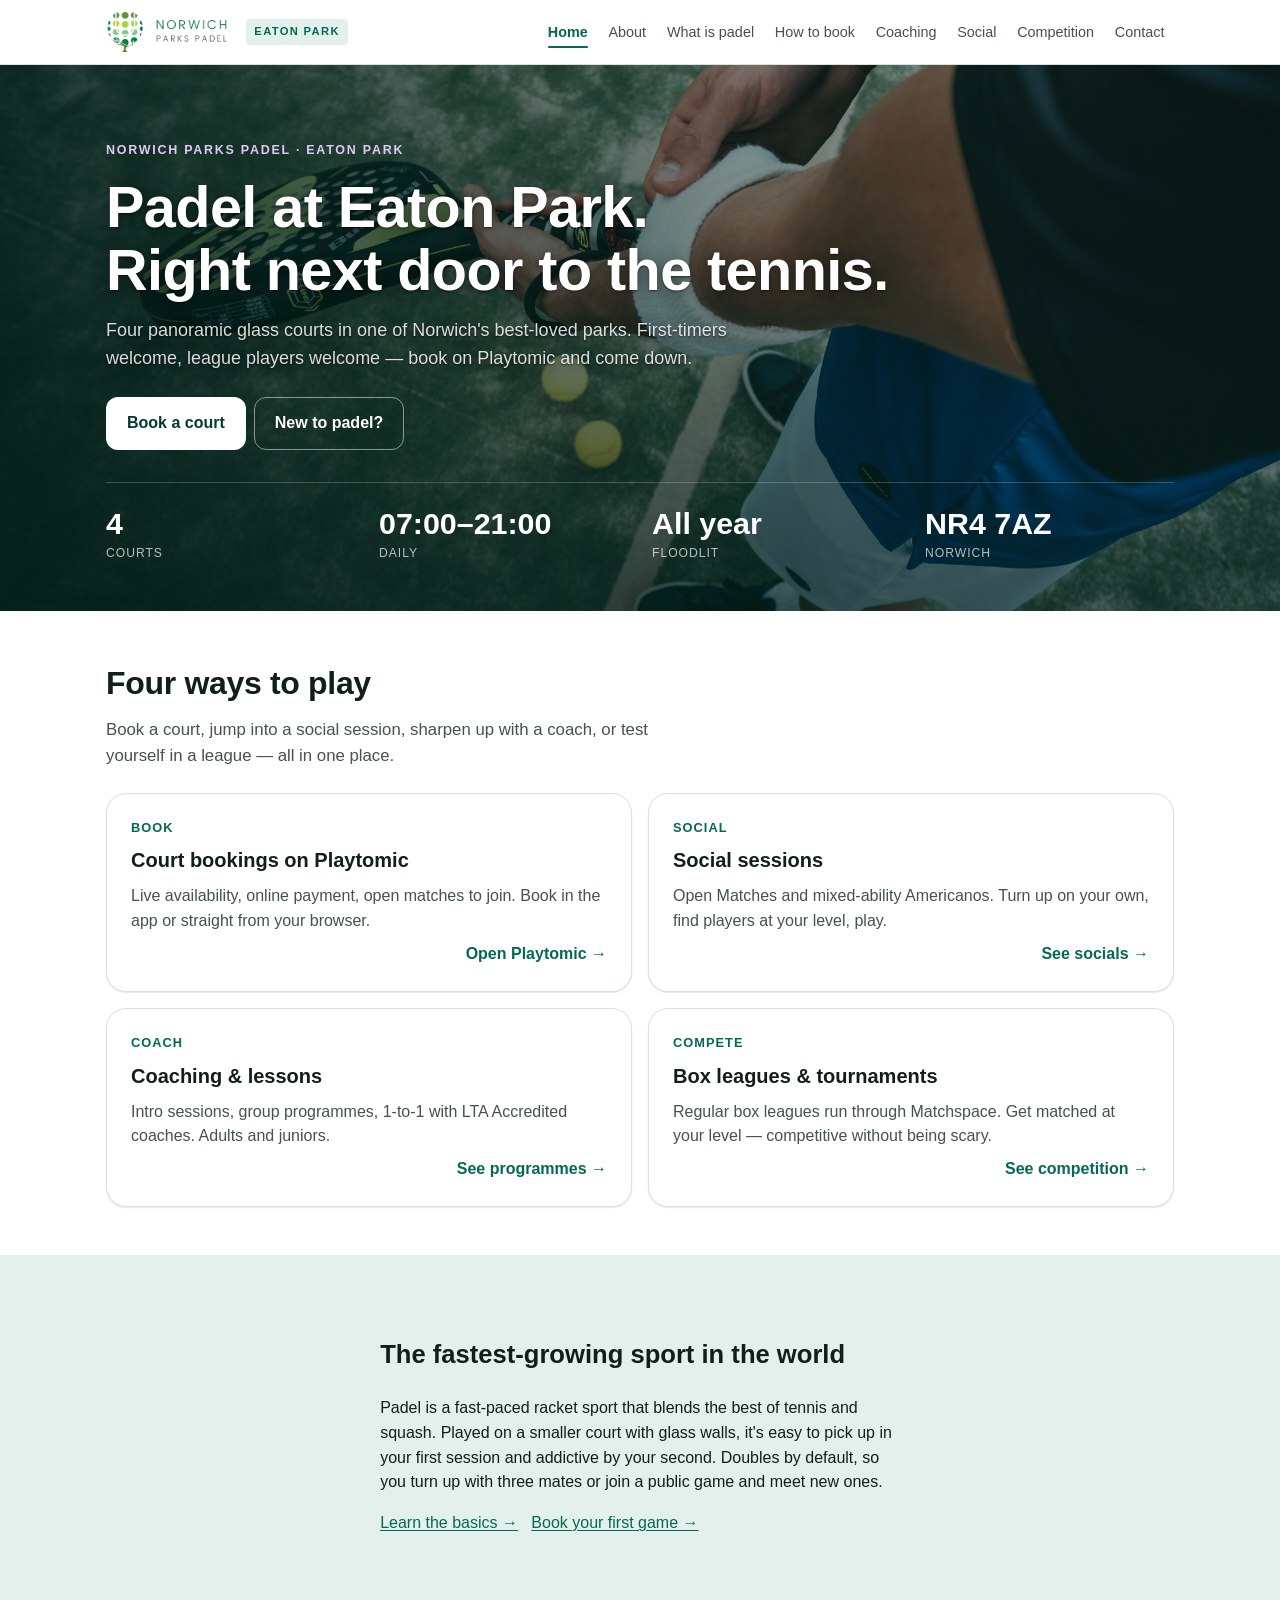
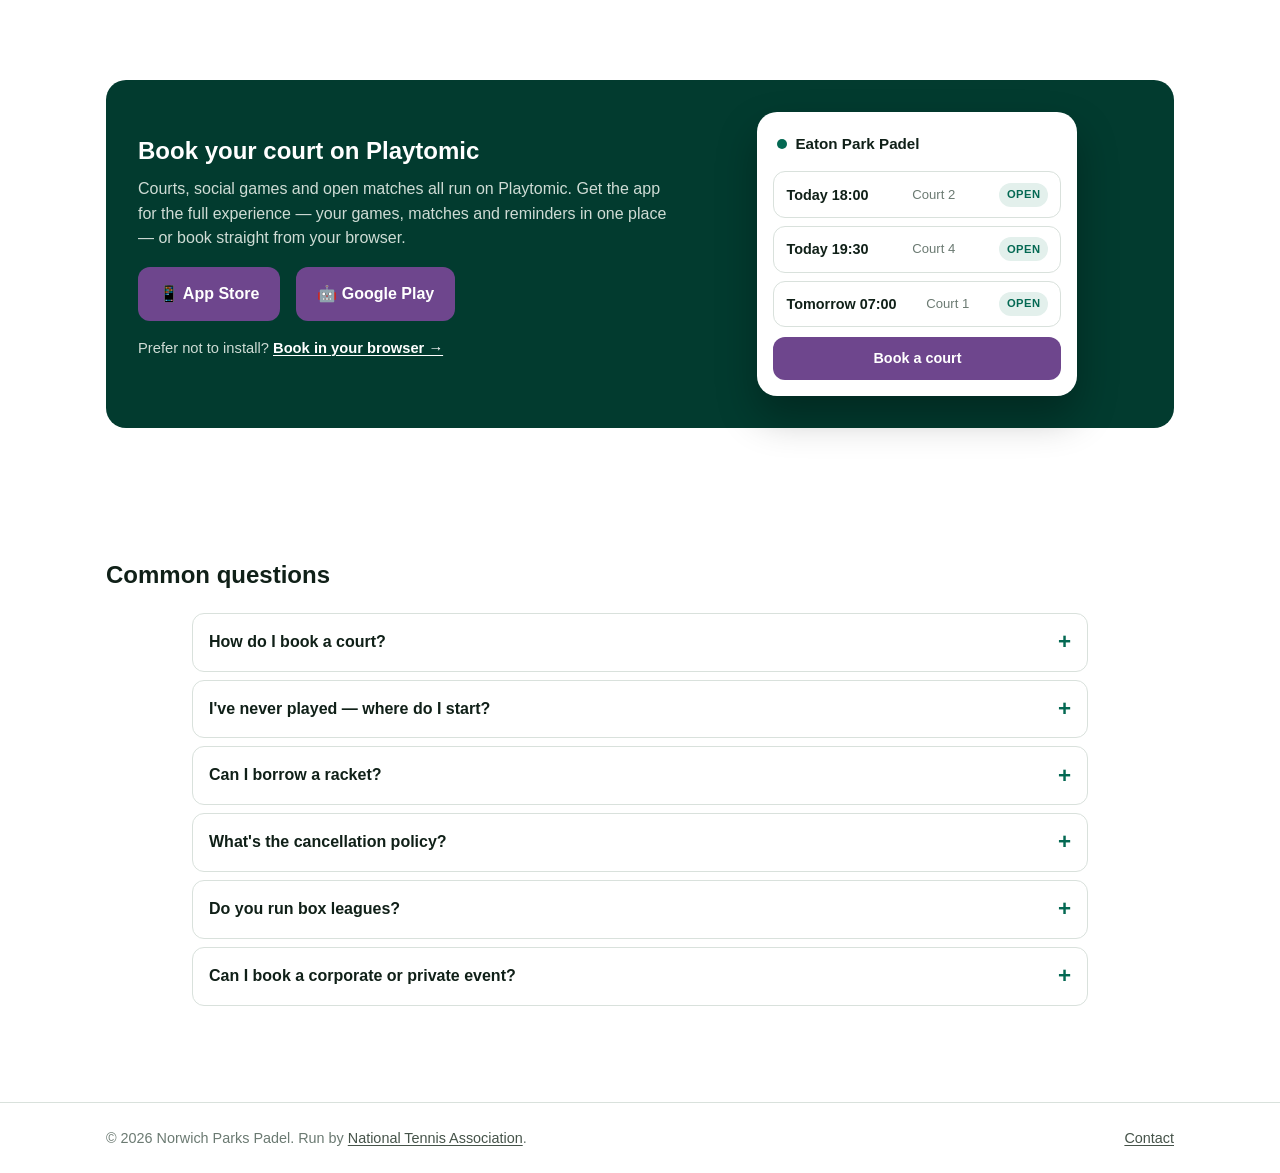
==== commit bf81b451: "Remove Beginners' night social card Not launching with a beginners' night, so remove the card entire" ====
--- a/index.html
+++ b/index.html
@@ -87,7 +87,7 @@
           <a class="card" href="/social.html">
             <span class="card__eyebrow">Social</span>
             <h3>Social sessions</h3>
-            <p>Open Matches, beginners' nights and mixed-ability Americanos. Turn up on your own, find players at your level, play.</p>
+            <p>Open Matches and mixed-ability Americanos. Turn up on your own, find players at your level, play.</p>
             <span class="card__arrow" aria-hidden="true">See socials →</span>
           </a>
 
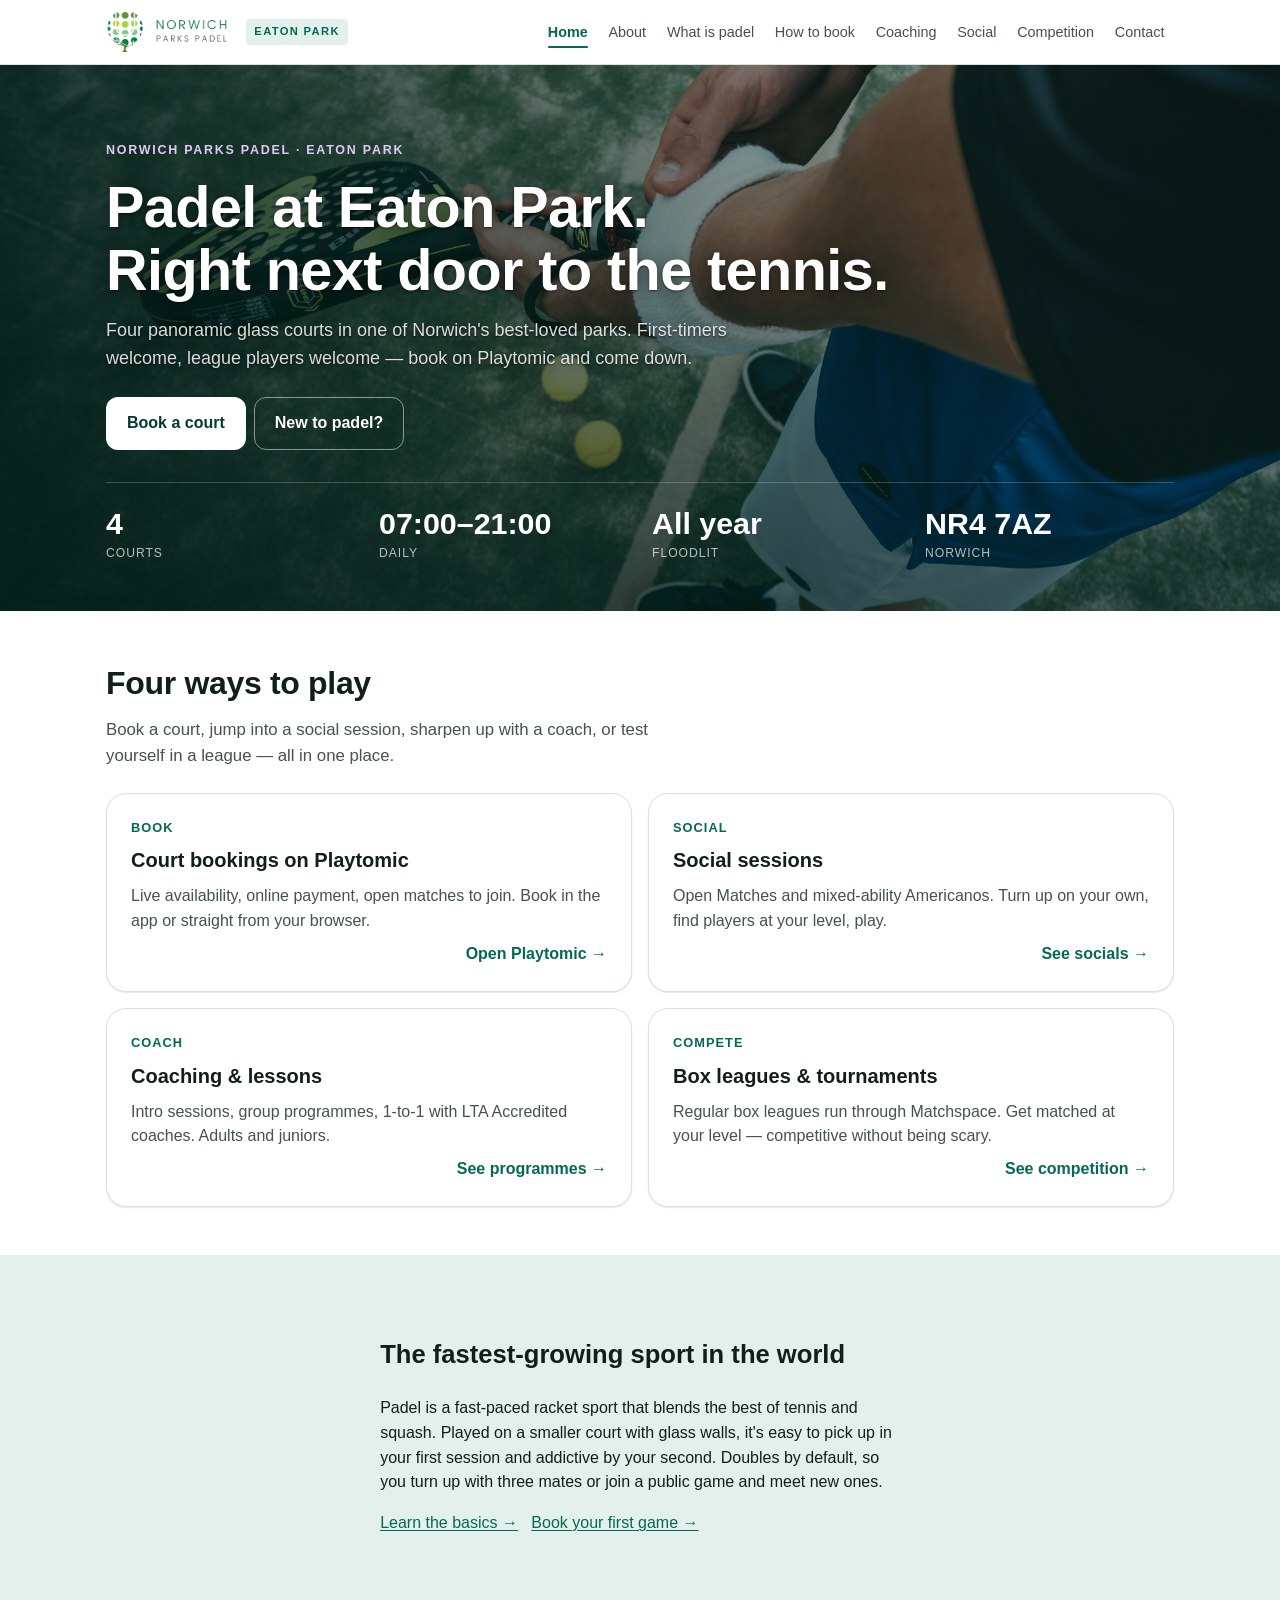
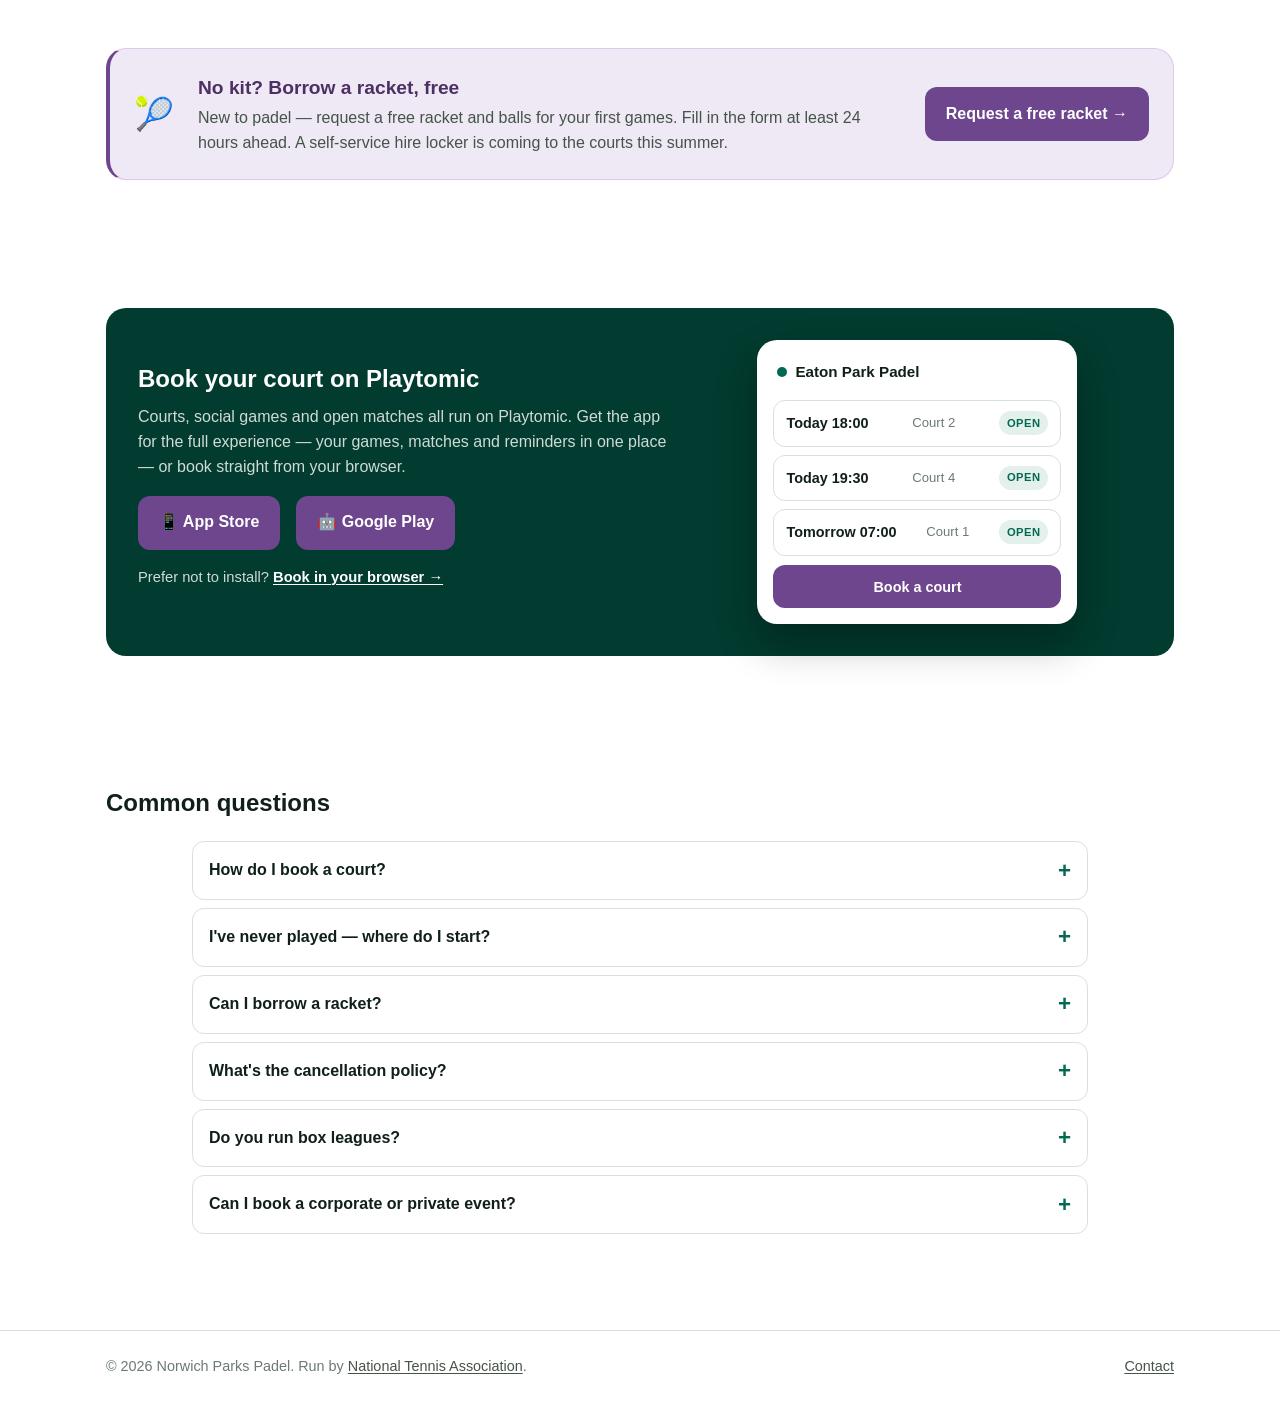
==== commit b37b625e: "Add prominent racket-request callouts on beginner pages Feedback was the free-racket form was hard t" ====
--- a/index.html
+++ b/index.html
@@ -119,6 +119,19 @@
 
     <section class="section">
       <div class="container">
+        <div class="racket-cta">
+          <span class="racket-cta__icon" aria-hidden="true">🎾</span>
+          <div class="racket-cta__body">
+            <h2>No kit? Borrow a racket, free</h2>
+            <p>New to padel — request a free racket and balls for your first games. Fill in the form at least 24 hours ahead. A self-service hire locker is coming to the courts this summer.</p>
+          </div>
+          <a class="btn btn--racket" href="https://forms.cloud.microsoft/e/B7mN08yMYt" target="_blank" rel="noopener">Request a free racket →</a>
+        </div>
+      </div>
+    </section>
+
+    <section class="section">
+      <div class="container">
         <div class="cta-banner">
           <div>
             <h2>Book your court on Playtomic</h2>
@@ -185,5 +198,16 @@
   </footer>
 
   <script src="/js/main.js" defer></script>
+  <!-- Intercom chat widget (visitor / no-login) -->
+  <script>
+    window.intercomSettings = {
+      api_base: "https://api-iam.intercom.io",
+      app_id: "x44geud6",
+    };
+  </script>
+  <script>
+    // We pre-filled your app ID in the widget URL: 'https://widget.intercom.io/widget/x44geud6'
+    (function(){var w=window;var ic=w.Intercom;if(typeof ic==="function"){ic('reattach_activator');ic('update',w.intercomSettings);}else{var d=document;var i=function(){i.c(arguments);};i.q=[];i.c=function(args){i.q.push(args);};w.Intercom=i;var l=function(){var s=d.createElement('script');s.type='text/javascript';s.async=true;s.src='https://widget.intercom.io/widget/x44geud6';var x=d.getElementsByTagName('script')[0];x.parentNode.insertBefore(s,x);};if(document.readyState==='complete'){l();}else if(w.attachEvent){w.attachEvent('onload',l);}else{w.addEventListener('load',l,false);}}})();
+  </script>
 </body>
 </html>
--- a/css/styles.css
+++ b/css/styles.css
@@ -298,6 +298,8 @@
 }
 .hero--inner h1 { color: #fff; }
 .hero--inner p.lede { color: #fff; max-width: 36ch; }
+.hero--inner p.lede a { color: #fff; text-decoration: underline; text-underline-offset: 2px; }
+.hero--inner p.lede a:hover { color: #ddccef; }
 .hero--inner .eyebrow { color: #ddccef; }
 
 /* Legibility insurance for hero text over bright patches of photo */
@@ -364,6 +366,34 @@
 .btn--primary:hover { transform: translateY(-1px); }
 .btn--ghost { background: transparent; color: var(--c-ink); border-color: var(--c-border); }
 .btn--ghost:hover { background: var(--c-accent-soft); }
+
+/* ---------- Racket request callout (free racket + balls) ---------- */
+.racket-cta {
+  display: flex;
+  flex-direction: column;
+  gap: var(--sp-2);
+  padding: var(--sp-3);
+  background: var(--c-highlight-soft);
+  border: 1px solid #ddc9ec;
+  border-left: 4px solid var(--c-highlight);
+  border-radius: var(--r-lg);
+}
+.racket-cta__icon { font-size: 2rem; line-height: 1; }
+.racket-cta__body { flex: 1; }
+.racket-cta h2,
+.racket-cta h3 {
+  margin: 0 0 0.2rem;
+  font-size: 1.2rem;
+  color: var(--c-highlight-dark);
+}
+.racket-cta p { margin: 0; color: var(--c-ink-soft); }
+.btn--racket { background: var(--c-highlight); color: #fff; white-space: nowrap; }
+.btn--racket:hover { transform: translateY(-1px); background: var(--c-highlight-dark); }
+
+@media (min-width: 640px) {
+  .racket-cta { flex-direction: row; align-items: center; gap: var(--sp-3); }
+  .racket-cta .btn--racket { margin-left: auto; }
+}
 
 /* ---------- Outbound cards (the four destinations) ---------- */
 .cards {
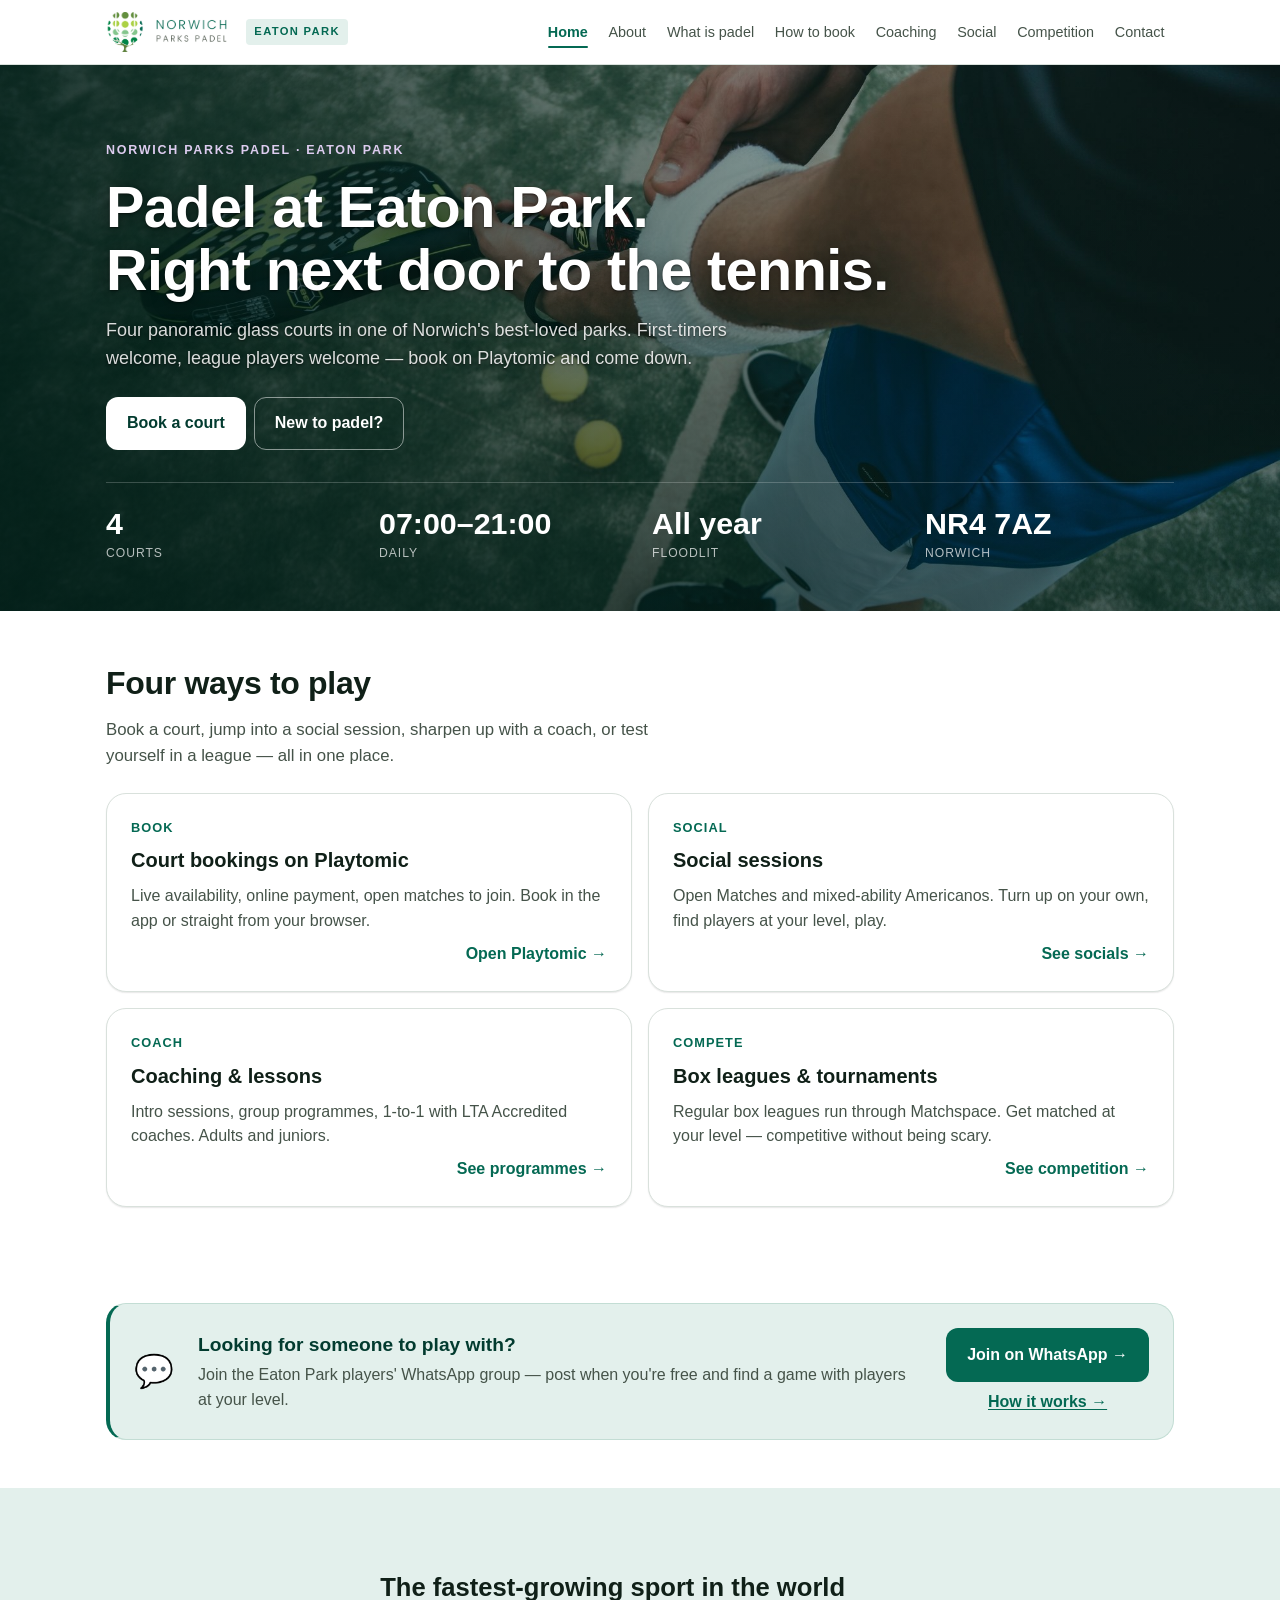
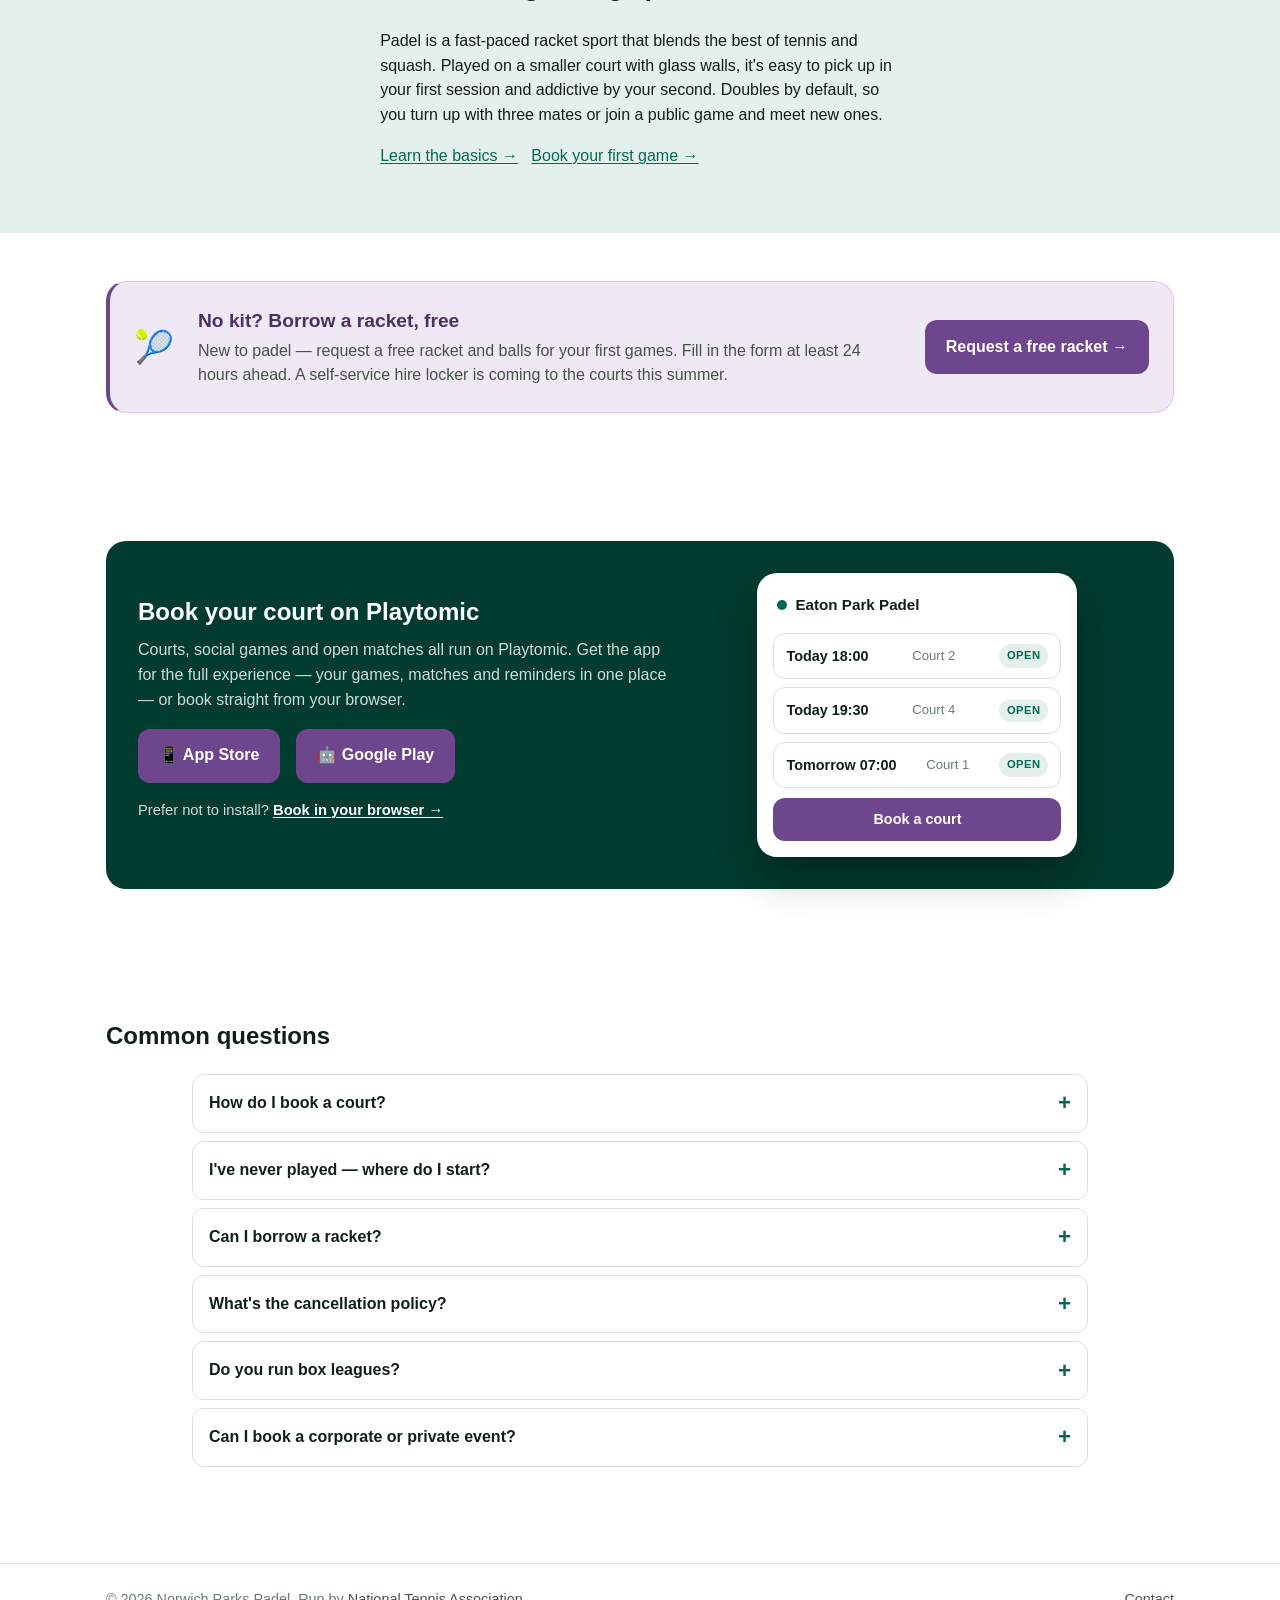
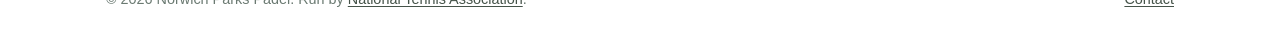
==== commit 311760df: "Signpost WhatsApp group from the home page Slim green signpost strip after "Four ways to play" — dir" ====
--- a/index.html
+++ b/index.html
@@ -109,6 +109,22 @@
       </div>
     </section>
 
+    <section class="section">
+      <div class="container">
+        <div class="signpost">
+          <span class="signpost__icon" aria-hidden="true">💬</span>
+          <div class="signpost__body">
+            <h2>Looking for someone to play with?</h2>
+            <p>Join the Eaton Park players' WhatsApp group — post when you're free and find a game with players at your level.</p>
+          </div>
+          <div class="signpost__actions">
+            <a class="btn btn--primary" href="https://chat.whatsapp.com/IaMbknXrYeF8EwTE1KRuEY?mode=gi_t" target="_blank" rel="noopener">Join on WhatsApp →</a>
+            <a class="signpost__link" href="/social.html#whatsapp">How it works →</a>
+          </div>
+        </div>
+      </div>
+    </section>
+
     <section class="section section--soft">
       <div class="container prose">
         <h2>The fastest-growing sport in the world</h2>
--- a/css/styles.css
+++ b/css/styles.css
@@ -395,6 +395,40 @@
   .racket-cta .btn--racket { margin-left: auto; }
 }
 
+/* ---------- Signpost strip (green variant of racket-cta) ---------- */
+.signpost {
+  display: flex;
+  flex-direction: column;
+  gap: var(--sp-2);
+  padding: var(--sp-3);
+  background: var(--c-accent-soft);
+  border: 1px solid #c3ddd4;
+  border-left: 4px solid var(--c-accent);
+  border-radius: var(--r-lg);
+}
+.signpost__icon { font-size: 2rem; line-height: 1; }
+.signpost__body { flex: 1; }
+.signpost h2 {
+  margin: 0 0 0.2rem;
+  font-size: 1.2rem;
+  color: var(--c-accent-dark);
+}
+.signpost p { margin: 0; color: var(--c-ink-soft); }
+.signpost__actions {
+  display: flex;
+  flex-direction: column;
+  gap: var(--sp-1);
+}
+.signpost__link { font-weight: 600; white-space: nowrap; }
+@media (min-width: 640px) {
+  .signpost { flex-direction: row; align-items: center; gap: var(--sp-3); }
+  .signpost__actions {
+    margin-left: auto;
+    align-items: center;
+    text-align: center;
+  }
+}
+
 /* ---------- Outbound cards (the four destinations) ---------- */
 .cards {
   display: grid;
@@ -436,6 +470,48 @@
   align-self: flex-end;
   font-weight: 600;
   color: var(--c-accent);
+}
+/* Button-footed card (e.g. WhatsApp join) — button sits at the base like the arrow */
+.card > .btn {
+  margin-top: auto;
+  align-self: flex-start;
+}
+
+/* ---------- Players' WhatsApp block ---------- */
+.whatsapp-block {
+  display: grid;
+  gap: var(--sp-3);
+  align-items: center;
+  padding: var(--sp-4);
+  background: #fff;
+  border: 1px solid var(--c-border);
+  border-radius: var(--r-lg);
+  box-shadow: var(--shadow-sm);
+}
+.whatsapp-block__body { max-width: var(--w-readable); }
+.whatsapp-block__body h2 { margin-top: var(--sp-1); }
+.whatsapp-block__body ul { margin: var(--sp-2) 0; padding-left: 1.2em; color: var(--c-ink-soft); }
+.whatsapp-block__body li { margin-bottom: 0.4rem; }
+.whatsapp-block__body .btn { margin-top: var(--sp-2); }
+.whatsapp-block__qr {
+  justify-self: center;
+  text-align: center;
+}
+.whatsapp-block__qr img {
+  width: 200px;
+  height: 200px;
+  max-width: 100%;
+}
+.whatsapp-block__scan {
+  margin: var(--sp-1) 0 0;
+  font-size: 0.85rem;
+  color: var(--c-ink-soft);
+}
+@media (min-width: 640px) {
+  .whatsapp-block {
+    grid-template-columns: 1fr auto;
+    gap: var(--sp-4);
+  }
 }
 
 /* ---------- Generic prose ---------- */
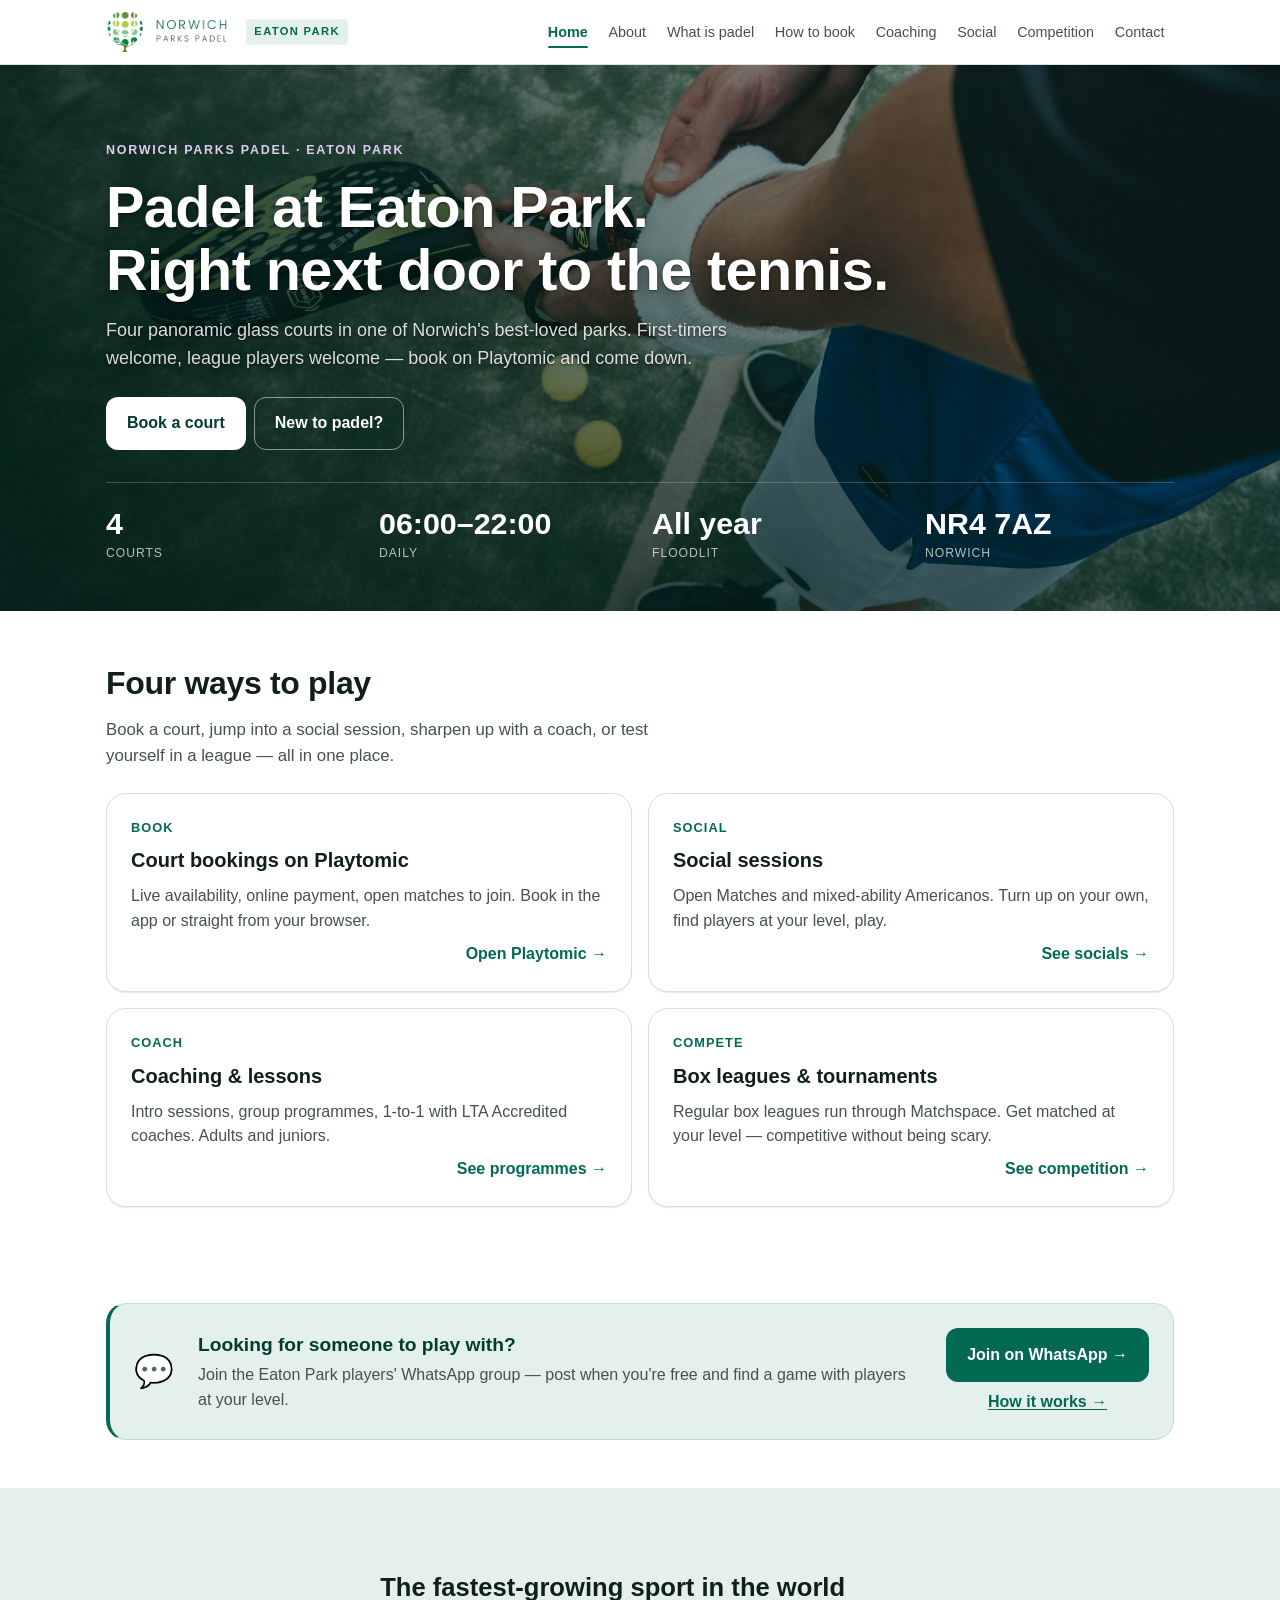
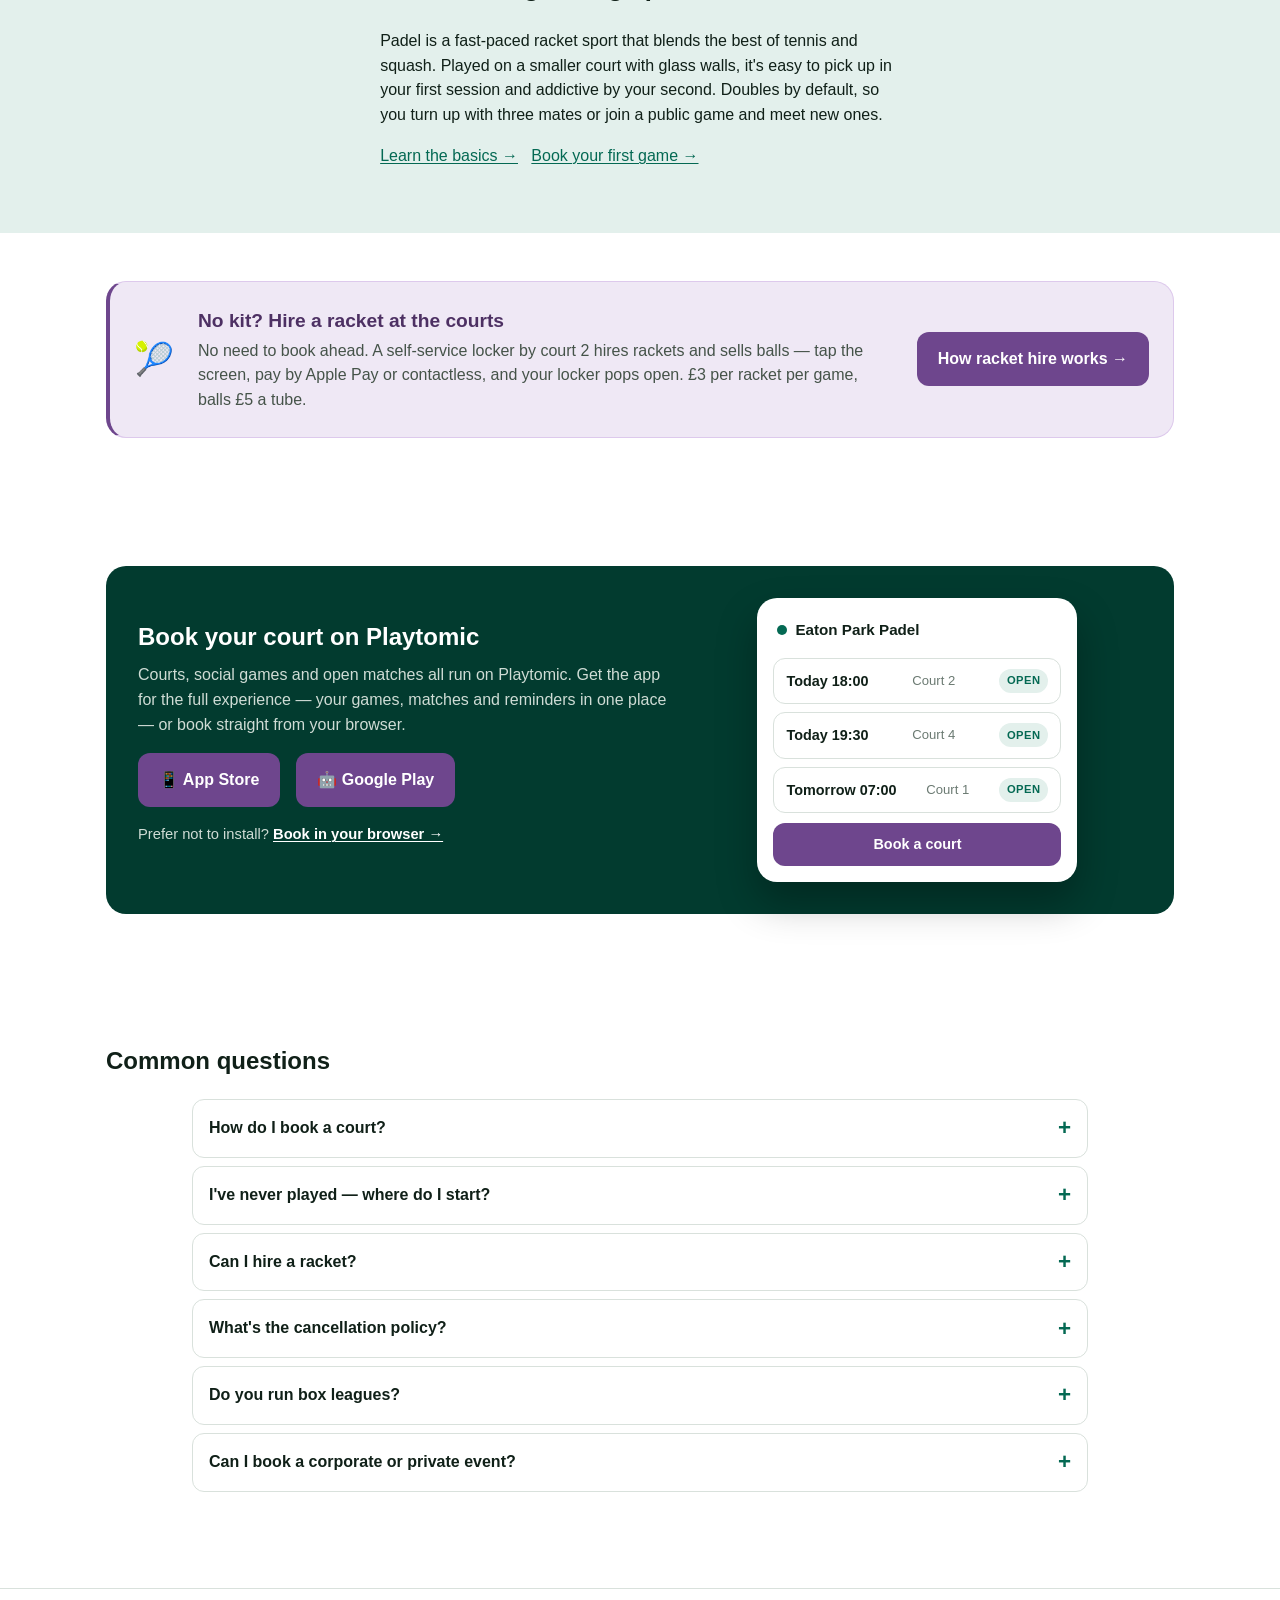
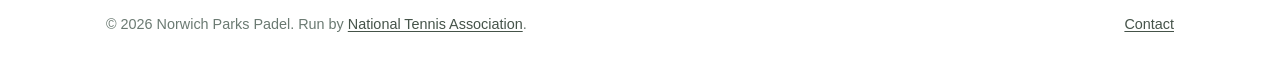
==== commit bafab757: "Promote on-site racket-hire locker; retire form links Phase 2 equipment rollout is live. Replace all" ====
--- a/index.html
+++ b/index.html
@@ -62,7 +62,7 @@
         </div>
         <ul class="hero__stats" aria-label="At a glance">
           <li><span class="hero__stat-num">4</span><span class="hero__stat-label">Courts</span></li>
-          <li><span class="hero__stat-num">07:00–21:00</span><span class="hero__stat-label">Daily</span></li>
+          <li><span class="hero__stat-num">06:00–22:00</span><span class="hero__stat-label">Daily</span></li>
           <li><span class="hero__stat-num">All year</span><span class="hero__stat-label">Floodlit</span></li>
           <li><span class="hero__stat-num">NR4 7AZ</span><span class="hero__stat-label">Norwich</span></li>
         </ul>
@@ -138,10 +138,10 @@
         <div class="racket-cta">
           <span class="racket-cta__icon" aria-hidden="true">🎾</span>
           <div class="racket-cta__body">
-            <h2>No kit? Borrow a racket, free</h2>
-            <p>New to padel — request a free racket and balls for your first games. Fill in the form at least 24 hours ahead. A self-service hire locker is coming to the courts this summer.</p>
-          </div>
-          <a class="btn btn--racket" href="https://forms.cloud.microsoft/e/B7mN08yMYt" target="_blank" rel="noopener">Request a free racket →</a>
+            <h2>No kit? Hire a racket at the courts</h2>
+            <p>No need to book ahead. A self-service locker by court 2 hires rackets and sells balls — tap the screen, pay by Apple Pay or contactless, and your locker pops open. £3 per racket per game, balls £5 a tube.</p>
+          </div>
+          <a class="btn btn--racket" href="/how-to-book.html#racket-hire">How racket hire works →</a>
         </div>
       </div>
     </section>
@@ -186,8 +186,8 @@
             <div><p>Book onto an Intro to Padel session — they run weekly and are designed for absolute beginners. See <a href="/coaching.html">Coaching</a> for upcoming dates.</p></div>
           </details>
           <details>
-            <summary>Can I borrow a racket?</summary>
-            <div><p>Yes — to get you started, request a free racket and balls on our <a href="https://forms.cloud.microsoft/e/B7mN08yMYt" target="_blank" rel="noopener">racket request form</a> at least 24 hours before you play. A self-service hire locker is coming to the courts this summer.</p></div>
+            <summary>Can I hire a racket?</summary>
+            <div><p>Yes — there's a self-service hire locker by court 2. Hire a racket for £3 per game and buy balls for £5 a tube, right there at the courts, with no need to book ahead. Pay by Apple Pay or contactless. <a href="/how-to-book.html#racket-hire">See how it works →</a></p></div>
           </details>
           <details>
             <summary>What's the cancellation policy?</summary>
--- a/css/styles.css
+++ b/css/styles.css
@@ -750,7 +750,19 @@
 }
 @media (min-width: 900px) {
   .steps { grid-template-columns: repeat(3, 1fr); }
-}
+  .steps--four { grid-template-columns: repeat(4, 1fr); }
+}
+
+/* Racket-hire locker photo */
+.hire-photo {
+  margin: 0 auto var(--sp-4);
+  max-width: 760px;
+  border-radius: var(--r-lg);
+  overflow: hidden;
+  border: 1px solid var(--c-border);
+}
+.hire-photo img { display: block; width: 100%; height: auto; }
+.steps + .racket-cta { margin-top: var(--sp-4); }
 
 /* ---------- Join code + app links (box leagues) ---------- */
 .section__sub + .steps,
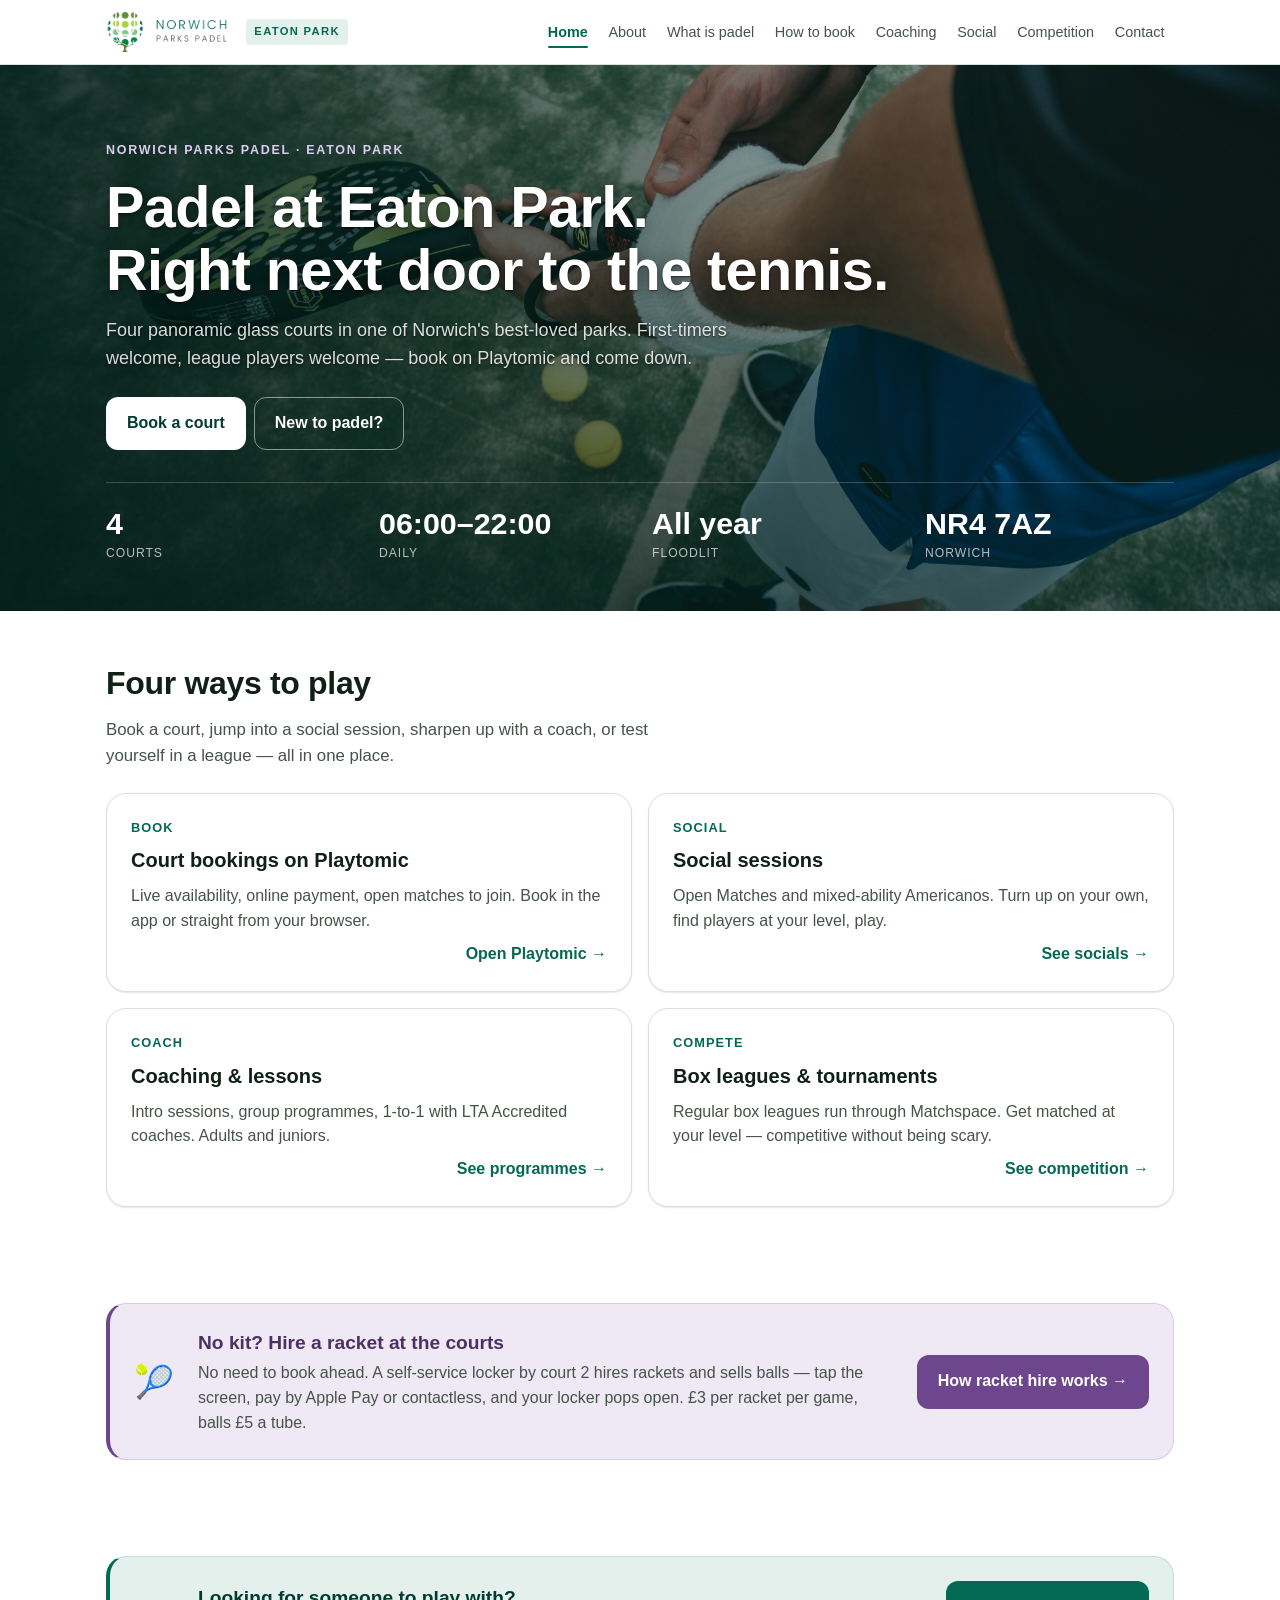
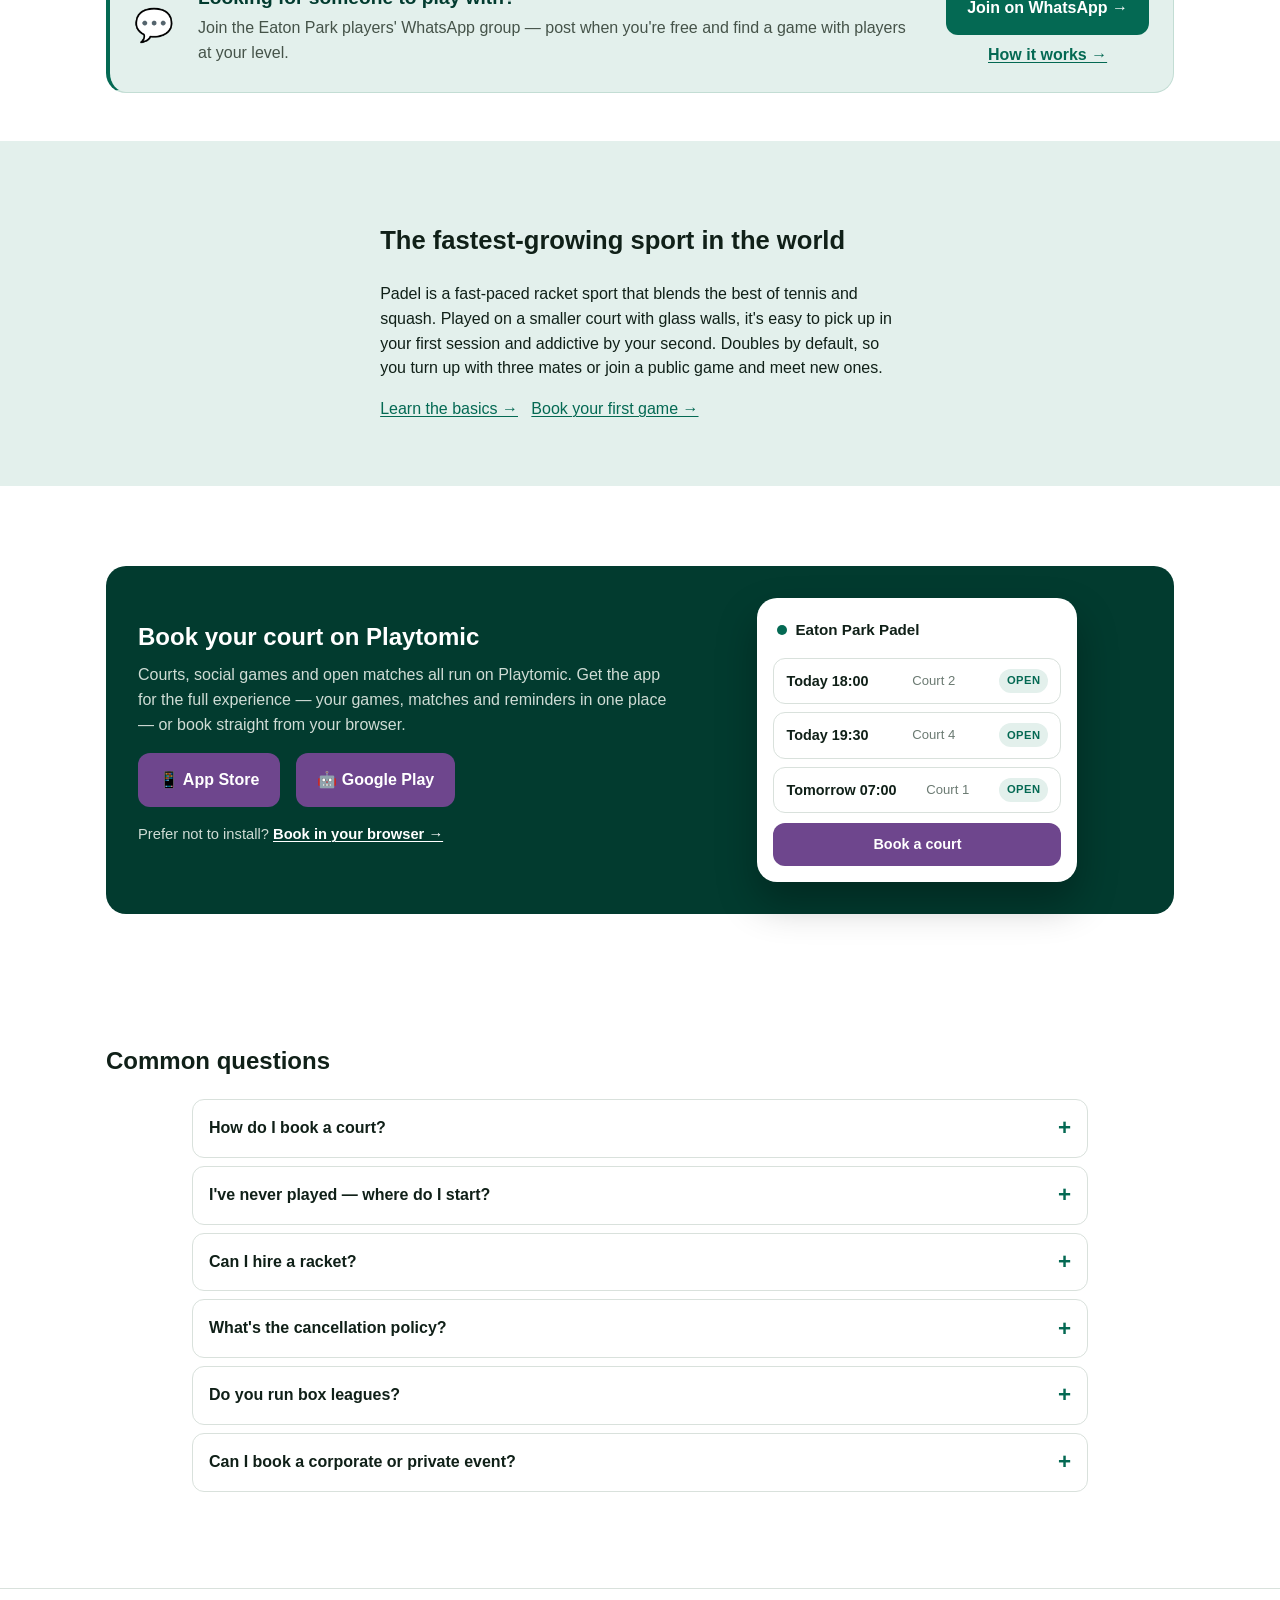
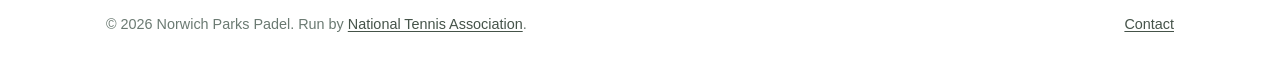
==== commit 49030678: "Move racket-hire block up the home page Relocate the purple hire callout to sit directly under "Four" ====
--- a/index.html
+++ b/index.html
@@ -111,6 +111,19 @@
 
     <section class="section">
       <div class="container">
+        <div class="racket-cta">
+          <span class="racket-cta__icon" aria-hidden="true">🎾</span>
+          <div class="racket-cta__body">
+            <h2>No kit? Hire a racket at the courts</h2>
+            <p>No need to book ahead. A self-service locker by court 2 hires rackets and sells balls — tap the screen, pay by Apple Pay or contactless, and your locker pops open. £3 per racket per game, balls £5 a tube.</p>
+          </div>
+          <a class="btn btn--racket" href="/how-to-book.html#racket-hire">How racket hire works →</a>
+        </div>
+      </div>
+    </section>
+
+    <section class="section">
+      <div class="container">
         <div class="signpost">
           <span class="signpost__icon" aria-hidden="true">💬</span>
           <div class="signpost__body">
@@ -130,19 +143,6 @@
         <h2>The fastest-growing sport in the world</h2>
         <p>Padel is a fast-paced racket sport that blends the best of tennis and squash. Played on a smaller court with glass walls, it's easy to pick up in your first session and addictive by your second. Doubles by default, so you turn up with three mates or join a public game and meet new ones.</p>
         <p><a href="/what-is-padel.html">Learn the basics →</a> &nbsp; <a href="/how-to-book.html">Book your first game →</a></p>
-      </div>
-    </section>
-
-    <section class="section">
-      <div class="container">
-        <div class="racket-cta">
-          <span class="racket-cta__icon" aria-hidden="true">🎾</span>
-          <div class="racket-cta__body">
-            <h2>No kit? Hire a racket at the courts</h2>
-            <p>No need to book ahead. A self-service locker by court 2 hires rackets and sells balls — tap the screen, pay by Apple Pay or contactless, and your locker pops open. £3 per racket per game, balls £5 a tube.</p>
-          </div>
-          <a class="btn btn--racket" href="/how-to-book.html#racket-hire">How racket hire works →</a>
-        </div>
       </div>
     </section>
 
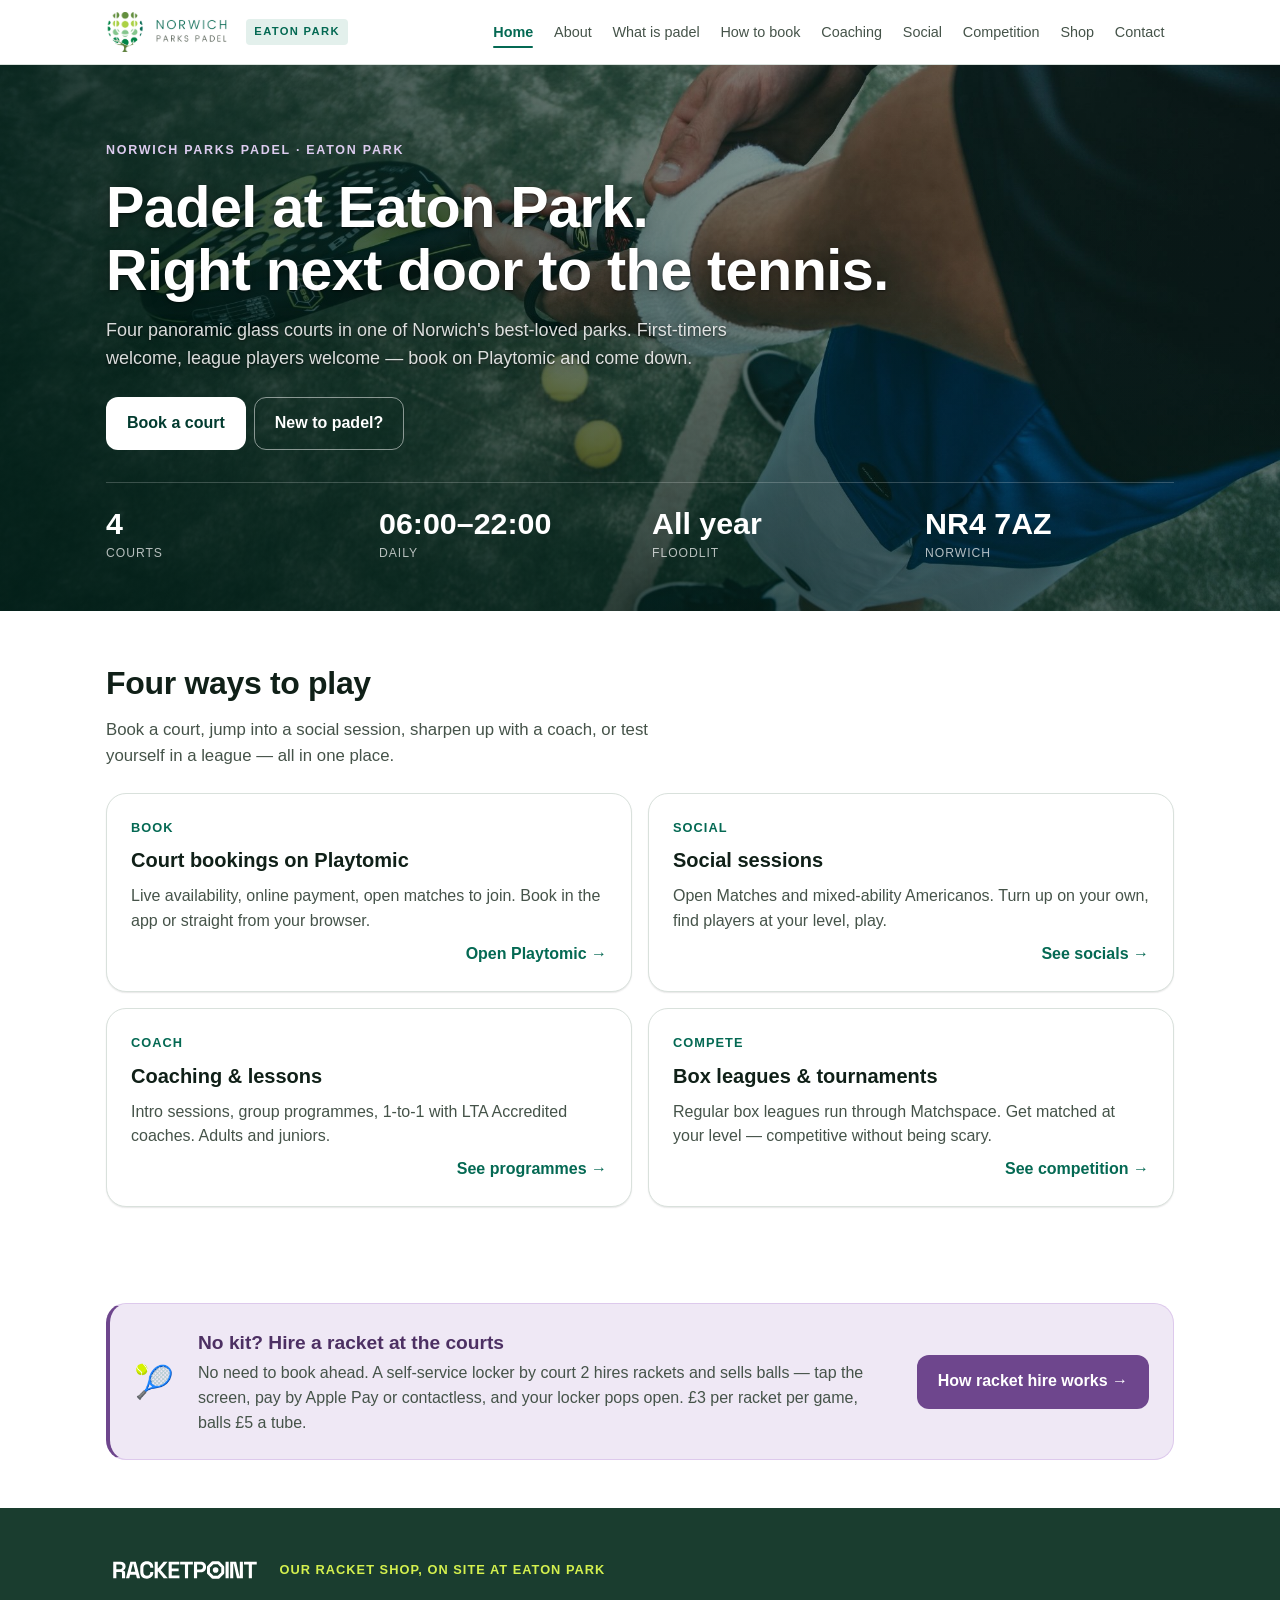
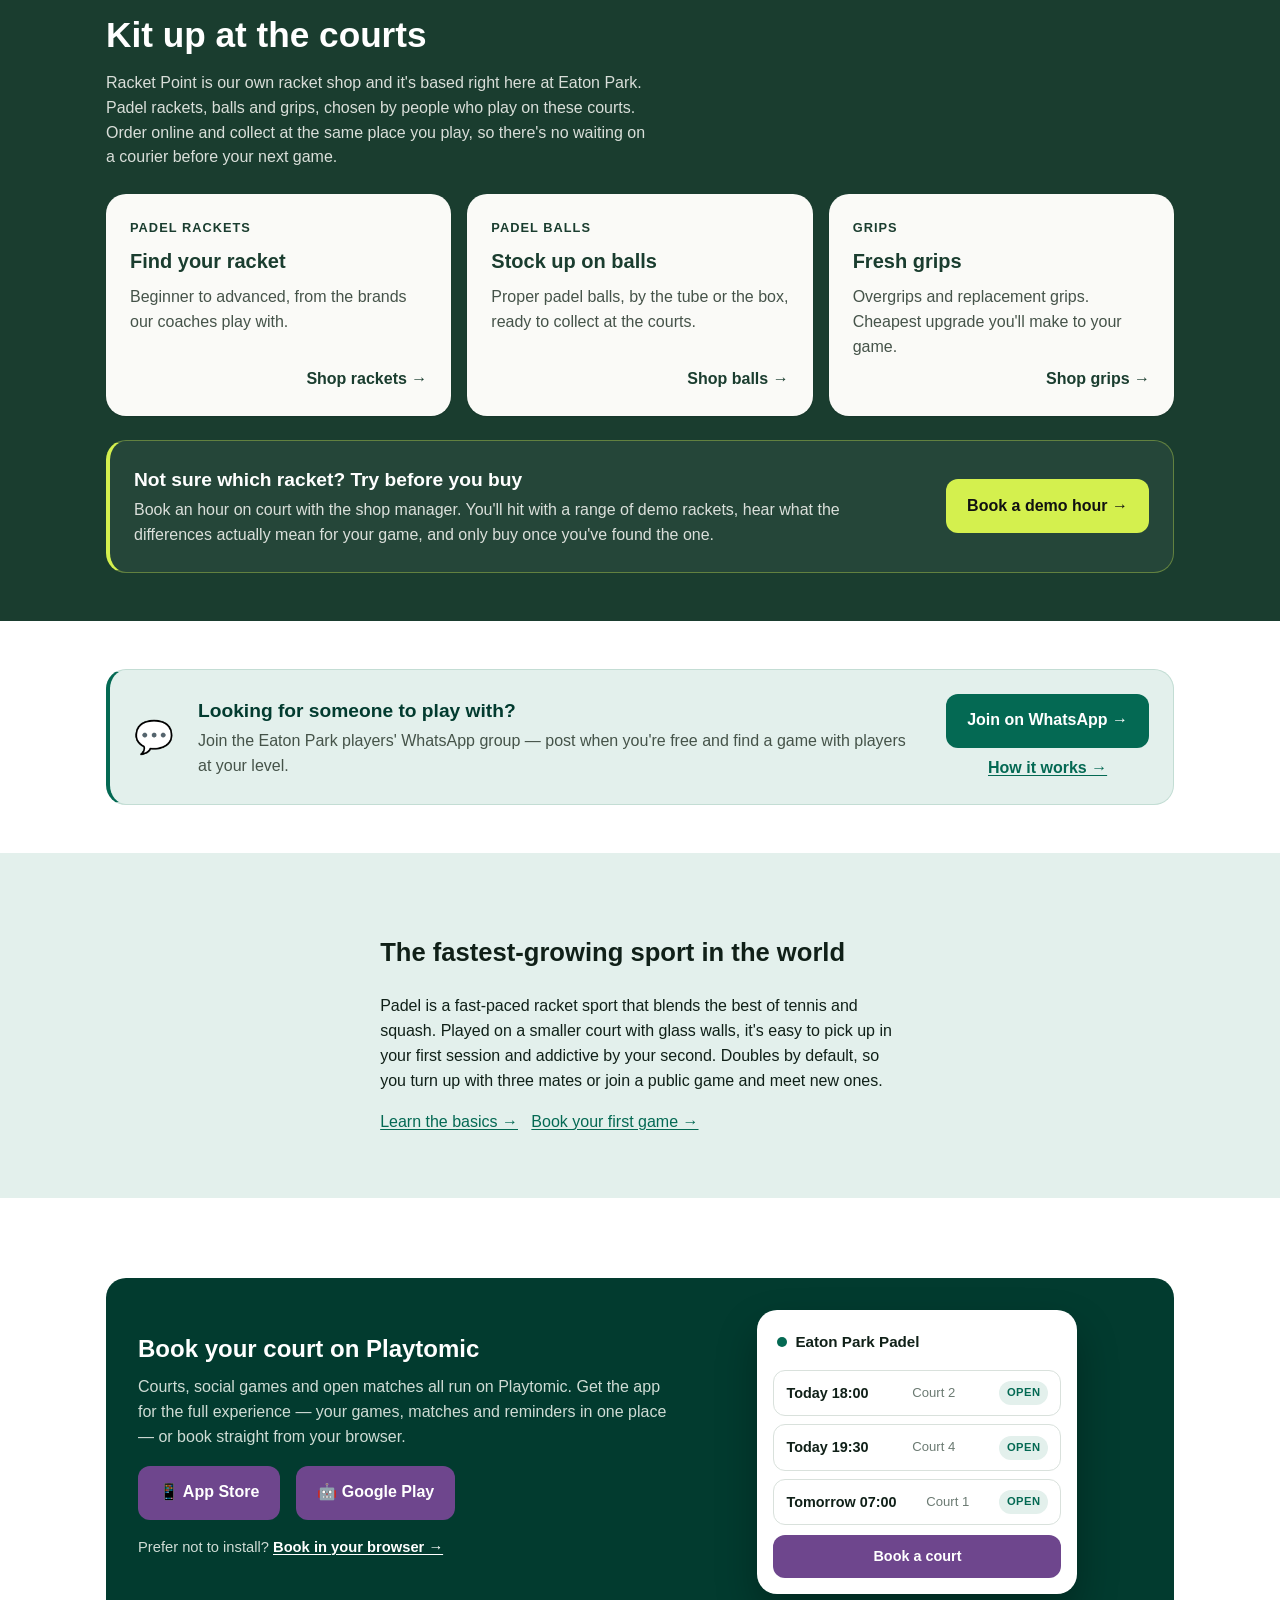
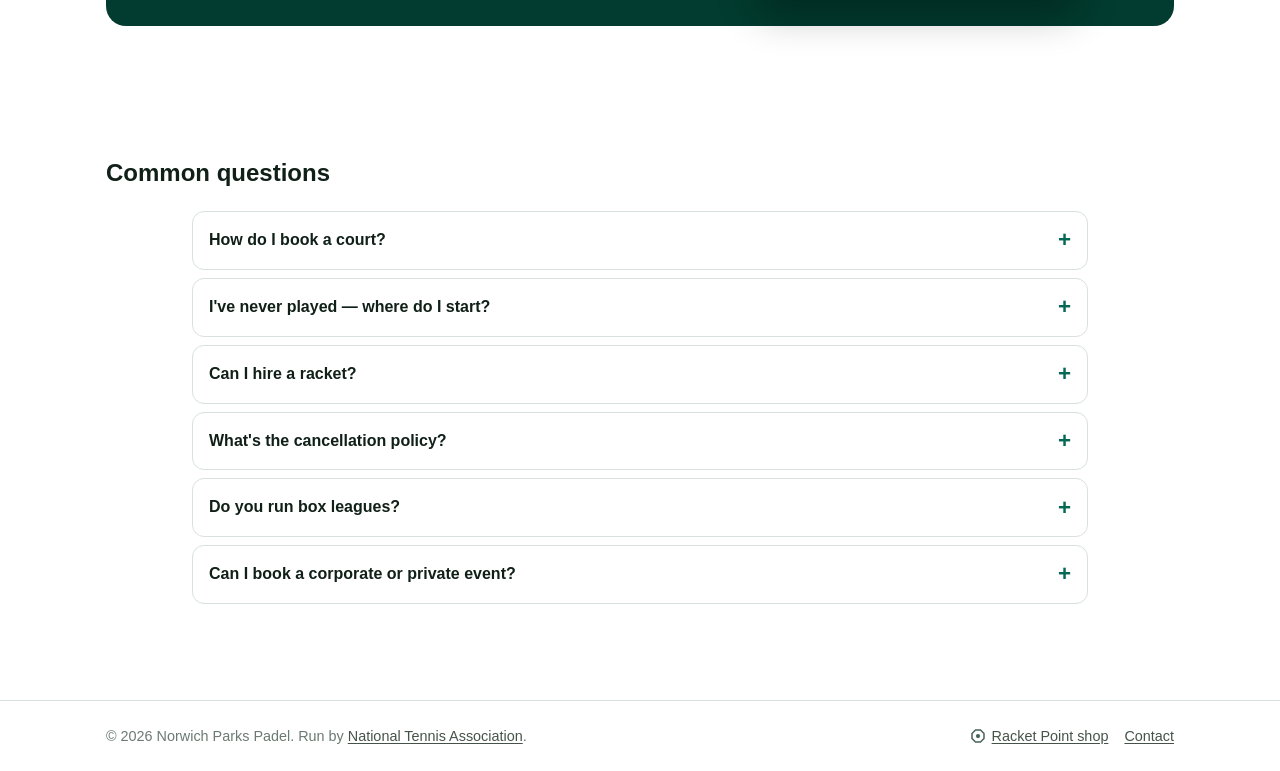
==== commit d848770c: "Add Racket Point shop: nav, footer, home band, contextual links, demo-hour booking - "Shop" nav item" ====
--- a/index.html
+++ b/index.html
@@ -43,6 +43,7 @@
           <li><a href="/coaching.html">Coaching</a></li>
           <li><a href="/social.html">Social</a></li>
           <li><a href="/competition.html">Competition</a></li>
+          <li><a href="https://racketpoint.co.uk/collections/padel-rackets" target="_blank" rel="noopener">Shop</a></li>
           <li><a href="/contact.html">Contact</a></li>
         </ul>
       </nav>
@@ -118,6 +119,47 @@
             <p>No need to book ahead. A self-service locker by court 2 hires rackets and sells balls — tap the screen, pay by Apple Pay or contactless, and your locker pops open. £3 per racket per game, balls £5 a tube.</p>
           </div>
           <a class="btn btn--racket" href="/how-to-book.html#racket-hire">How racket hire works →</a>
+        </div>
+      </div>
+    </section>
+
+    <!-- Racket Point — our racket shop, on site at Eaton Park -->
+    <section class="section shop" id="shop" aria-labelledby="shop-title">
+      <div class="container">
+        <div class="shop__head">
+          <img class="shop__logo" src="/images/logo/racket-point-wordmark-white.svg" alt="Racket Point" width="180" height="32" loading="lazy" />
+          <span class="shop__eyebrow">Our racket shop, on site at Eaton Park</span>
+        </div>
+        <h2 class="shop__title" id="shop-title">Kit up at the courts</h2>
+        <p class="shop__lede">Racket Point is our own racket shop and it's based right here at Eaton Park. Padel rackets, balls and grips, chosen by people who play on these courts. Order online and collect at the same place you play, so there's no waiting on a courier before your next game.</p>
+
+        <div class="shop__grid">
+          <a class="shop__tile" href="https://racketpoint.co.uk/collections/padel-rackets" target="_blank" rel="noopener">
+            <span class="shop__tile-eyebrow">Padel rackets</span>
+            <h3>Find your racket</h3>
+            <p>Beginner to advanced, from the brands our coaches play with.</p>
+            <span class="shop__tile-arrow" aria-hidden="true">Shop rackets →</span>
+          </a>
+          <a class="shop__tile" href="https://racketpoint.co.uk/collections/padel-balls" target="_blank" rel="noopener">
+            <span class="shop__tile-eyebrow">Padel balls</span>
+            <h3>Stock up on balls</h3>
+            <p>Proper padel balls, by the tube or the box, ready to collect at the courts.</p>
+            <span class="shop__tile-arrow" aria-hidden="true">Shop balls →</span>
+          </a>
+          <a class="shop__tile" href="https://racketpoint.co.uk/collections/grips" target="_blank" rel="noopener">
+            <span class="shop__tile-eyebrow">Grips</span>
+            <h3>Fresh grips</h3>
+            <p>Overgrips and replacement grips. Cheapest upgrade you'll make to your game.</p>
+            <span class="shop__tile-arrow" aria-hidden="true">Shop grips →</span>
+          </a>
+        </div>
+
+        <div class="shop__demo">
+          <div class="shop__demo-body">
+            <h3>Not sure which racket? Try before you buy</h3>
+            <p>Book an hour on court with the shop manager. You'll hit with a range of demo rackets, hear what the differences actually mean for your game, and only buy once you've found the one.</p>
+          </div>
+          <a class="btn btn--shop" href="https://racketpoint.co.uk/products/racket-demo-session-norwich?variant=55170781938001" target="_blank" rel="noopener">Book a demo hour →</a>
         </div>
       </div>
     </section>
@@ -209,7 +251,7 @@
   <footer class="site-footer">
     <div class="container site-footer__inner">
       <span>&copy; <span data-year>2026</span> Norwich Parks Padel. Run by <a href="https://nationaltennis.org.uk" rel="noopener">National Tennis Association</a>.</span>
-      <span><a href="/contact.html">Contact</a></span>
+      <span class="site-footer__links"><a class="site-footer__shop" href="https://racketpoint.co.uk/collections/padel-rackets" target="_blank" rel="noopener"><img src="/images/logo/racket-point-mark.svg" alt="" width="16" height="16" /> Racket Point shop</a><a href="/contact.html">Contact</a></span>
     </div>
   </footer>
 
--- a/css/styles.css
+++ b/css/styles.css
@@ -1038,3 +1038,204 @@
   overflow: hidden; clip: rect(0,0,0,0);
   white-space: nowrap; border: 0;
 }
+
+/* ---------- Launch open-day bar (TEMPORARY — remove after 10/08/2026) ----------
+   Injected site-wide by js/main.js. Delete this block + the JS block together
+   once the open day has passed. Purple = brand accent, so it reads as special
+   against the green site. */
+.launch-bar {
+  background: var(--c-highlight);
+  color: #fff;
+  border-bottom: 2px solid var(--c-highlight-dark);
+}
+.launch-bar__inner {
+  display: flex;
+  flex-direction: column;
+  align-items: flex-start;
+  gap: var(--sp-1);
+  padding-block: 0.55rem;
+}
+.launch-bar__text {
+  margin: 0;
+  display: flex;
+  flex-wrap: wrap;
+  align-items: baseline;
+  gap: 0.5rem;
+  font-size: 0.9rem;
+  line-height: 1.4;
+}
+.launch-bar__tag {
+  flex: none;
+  background: #fff;
+  color: var(--c-highlight-dark);
+  font-weight: 700;
+  text-transform: uppercase;
+  letter-spacing: 0.04em;
+  font-size: 0.72rem;
+  padding: 0.16rem 0.5rem;
+  border-radius: 999px;
+}
+.launch-bar__detail strong { font-weight: 700; }
+.launch-bar__cta {
+  flex: none;
+  display: inline-block;
+  background: rgba(255, 255, 255, 0.16);
+  color: #fff;
+  border: 1px solid rgba(255, 255, 255, 0.55);
+  font-weight: 600;
+  font-size: 0.85rem;
+  padding: 0.38rem 0.9rem;
+  border-radius: 999px;
+  white-space: nowrap;
+  cursor: default;
+}
+/* When the booking URL is set the pill becomes a real link — keep it white on
+   purple (base links are brand green) and give it a hover. */
+a.launch-bar__cta { cursor: pointer; }
+a.launch-bar__cta:hover { background: rgba(255, 255, 255, 0.3); text-decoration: none; }
+
+@media (min-width: 720px) {
+  .launch-bar__inner {
+    flex-direction: row;
+    align-items: center;
+    justify-content: space-between;
+    gap: var(--sp-2);
+  }
+  .launch-bar__text { font-size: 0.95rem; }
+}
+
+/* ---------- Racket Point shop (partner brand band + nudges) ----------
+   Racket Point palette, kept local to these blocks: deep court green #1A3D2F,
+   ball yellow-green #D4F04E, off-white #FAFAF7. Not used elsewhere on the site. */
+:root {
+  --rp-green: #1A3D2F;
+  --rp-green-dark: #143026;
+  --rp-accent: #D4F04E;
+  --rp-accent-deep: #B4CF32;
+  --rp-off-white: #FAFAF7;
+}
+
+.shop {
+  background: var(--rp-green);
+  color: var(--rp-off-white);
+}
+.shop__head {
+  display: flex;
+  flex-wrap: wrap;
+  align-items: center;
+  gap: var(--sp-2);
+  margin-bottom: var(--sp-3);
+}
+.shop__logo { height: 28px; width: auto; display: block; }
+.shop__eyebrow {
+  font-size: 0.8rem;
+  font-weight: 600;
+  letter-spacing: 0.08em;
+  text-transform: uppercase;
+  color: var(--rp-accent);
+}
+.shop__title {
+  margin: 0 0 var(--sp-1);
+  font-size: clamp(1.6rem, 4vw, 2.2rem);
+  color: #fff;
+}
+.shop__lede {
+  margin: 0 0 var(--sp-3);
+  max-width: 62ch;
+  color: rgba(250,250,247,0.85);
+}
+.shop__grid {
+  display: grid;
+  gap: var(--sp-2);
+  grid-template-columns: 1fr;
+}
+.shop__tile {
+  display: flex;
+  flex-direction: column;
+  gap: var(--sp-1);
+  padding: var(--sp-3);
+  background: var(--rp-off-white);
+  color: var(--c-ink);
+  border-radius: var(--r-lg);
+  text-decoration: none;
+  box-shadow: var(--shadow-sm);
+  transition: transform var(--t-fast), box-shadow var(--t-fast);
+}
+.shop__tile:hover {
+  transform: translateY(-2px);
+  box-shadow: var(--shadow-md);
+}
+.shop__tile-eyebrow {
+  font-size: 0.8rem;
+  font-weight: 600;
+  letter-spacing: 0.08em;
+  text-transform: uppercase;
+  color: var(--rp-green);
+}
+.shop__tile h3 { margin: 0; font-size: 1.25rem; color: var(--rp-green); }
+.shop__tile p { margin: 0; color: var(--c-ink-soft); }
+.shop__tile-arrow {
+  margin-top: auto;
+  align-self: flex-end;
+  font-weight: 600;
+  color: var(--rp-green);
+}
+.shop__demo {
+  display: flex;
+  flex-direction: column;
+  gap: var(--sp-2);
+  margin-top: var(--sp-3);
+  padding: var(--sp-3);
+  border: 1px solid rgba(212,240,78,0.35);
+  border-left: 4px solid var(--rp-accent);
+  border-radius: var(--r-lg);
+  background: rgba(255,255,255,0.05);
+}
+.shop__demo-body { flex: 1; }
+.shop__demo h3 { margin: 0 0 0.2rem; font-size: 1.2rem; color: #fff; }
+.shop__demo p { margin: 0; color: rgba(250,250,247,0.85); }
+.btn--shop {
+  background: var(--rp-accent);
+  color: #111;
+  white-space: nowrap;
+}
+.btn--shop:hover { transform: translateY(-1px); background: var(--rp-accent-deep); }
+
+/* Light-background nudge used on how-to-book and coaching */
+.shop-nudge {
+  display: flex;
+  flex-direction: column;
+  gap: var(--sp-2);
+  margin-top: var(--sp-3);
+  padding: var(--sp-3);
+  background: var(--rp-off-white);
+  border: 1px solid #e2e2dc;
+  border-left: 4px solid var(--rp-green);
+  border-radius: var(--r-lg);
+}
+.shop-nudge__logo { width: 36px; height: 36px; flex: none; }
+.shop-nudge__body { flex: 1; }
+.shop-nudge h3 { margin: 0 0 0.2rem; font-size: 1.2rem; color: var(--rp-green); }
+.shop-nudge p { margin: 0; color: var(--c-ink-soft); }
+.shop-nudge__actions {
+  display: flex;
+  flex-direction: column;
+  gap: var(--sp-1);
+  align-items: flex-start;
+}
+.shop-nudge__link { font-weight: 600; color: var(--rp-green); }
+
+/* Footer shop link */
+.site-footer__links { display: flex; gap: var(--sp-2); align-items: center; }
+.site-footer__shop { display: inline-flex; align-items: center; gap: 0.35rem; }
+.site-footer__shop img { width: 16px; height: 16px; opacity: 0.8; }
+
+@media (min-width: 640px) {
+  .shop__demo { flex-direction: row; align-items: center; gap: var(--sp-3); }
+  .shop__demo .btn--shop { margin-left: auto; }
+  .shop-nudge { flex-direction: row; align-items: center; gap: var(--sp-3); }
+  .shop-nudge__actions { margin-left: auto; align-items: flex-end; }
+}
+@media (min-width: 720px) {
+  .shop__grid { grid-template-columns: repeat(3, 1fr); }
+}
